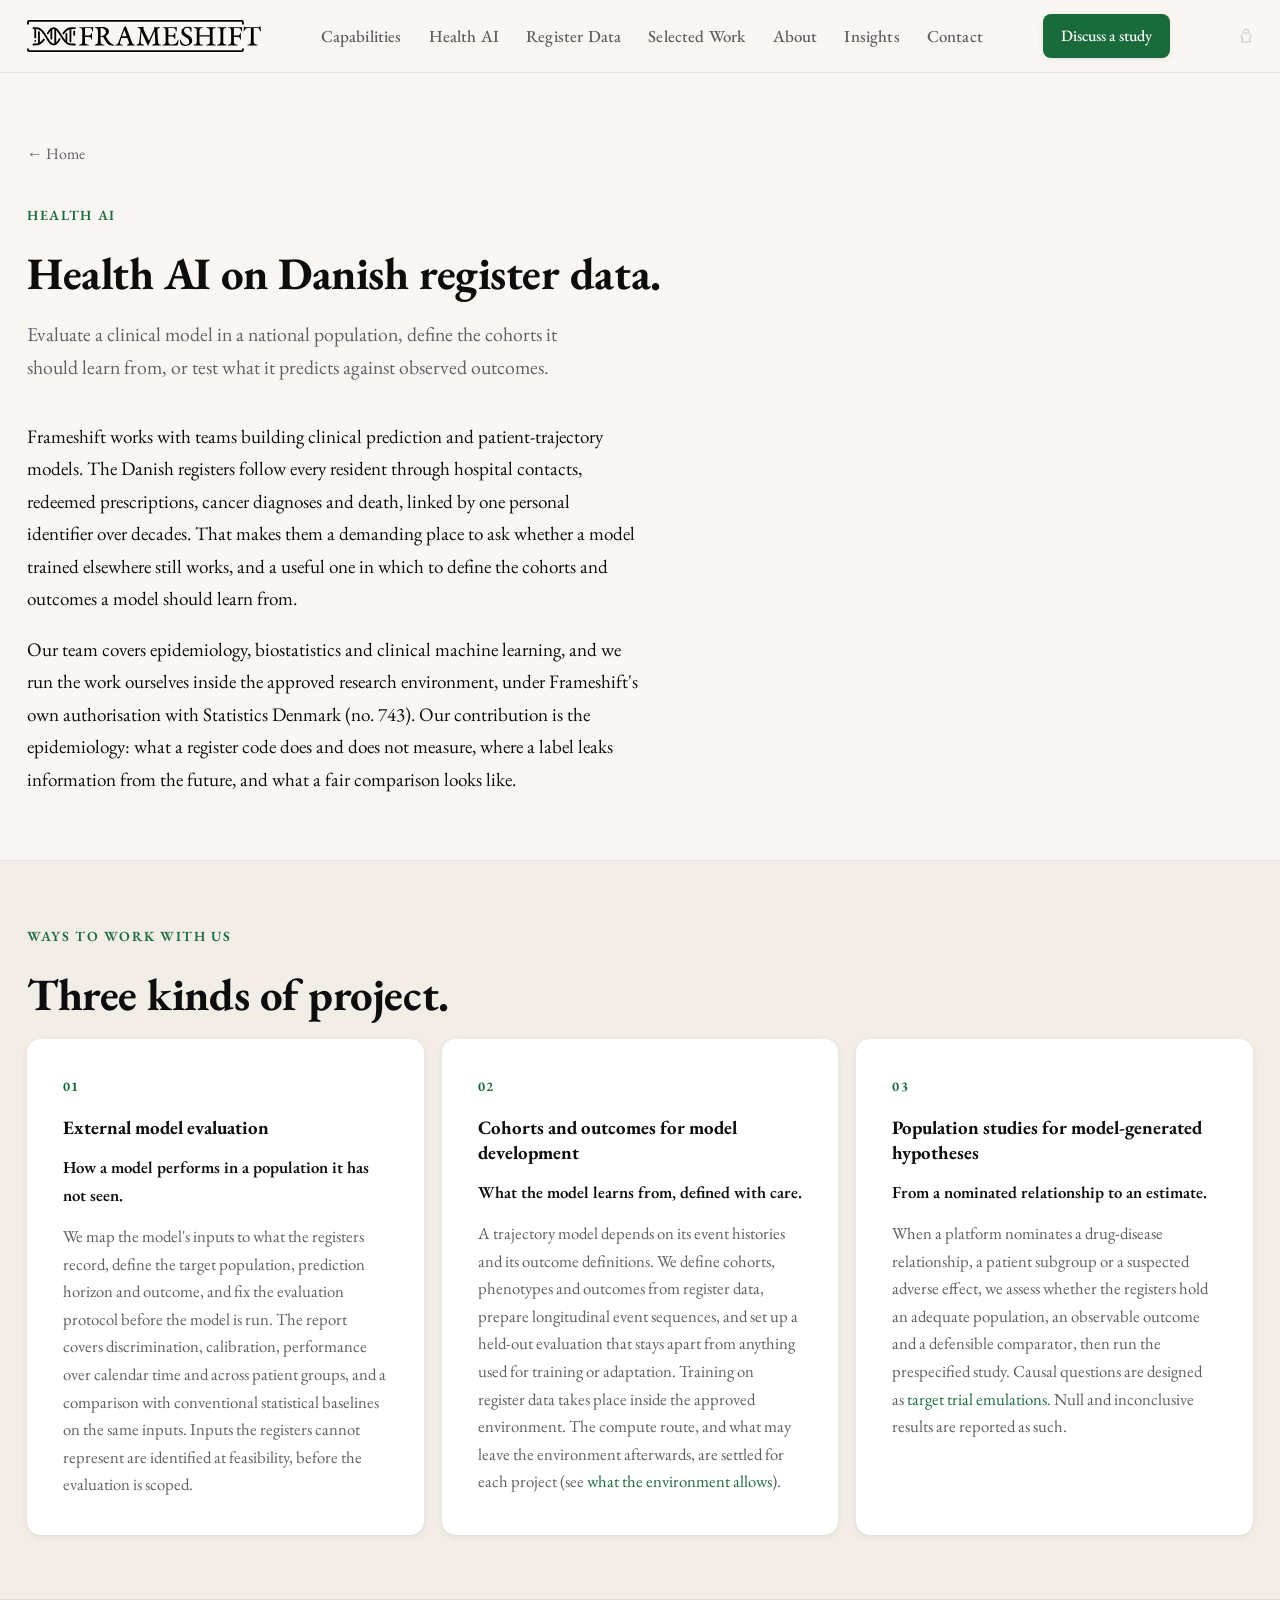
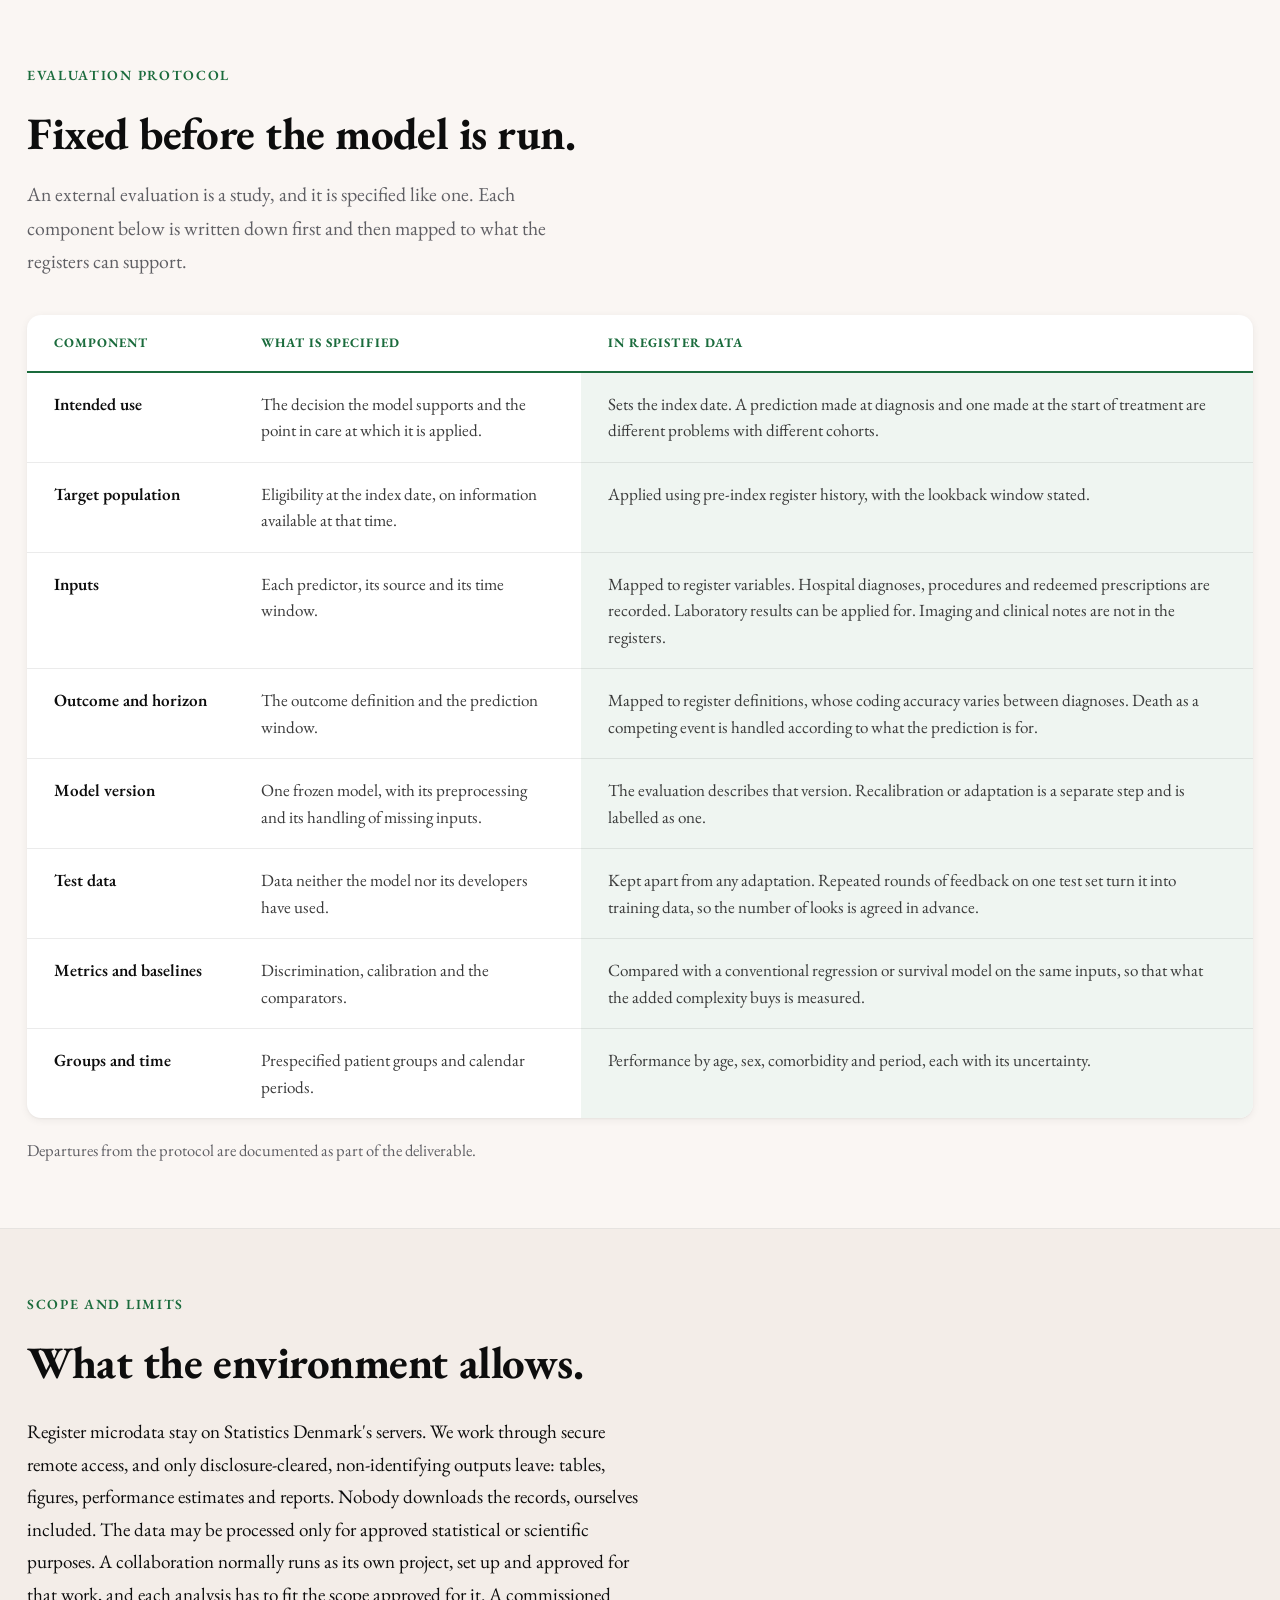
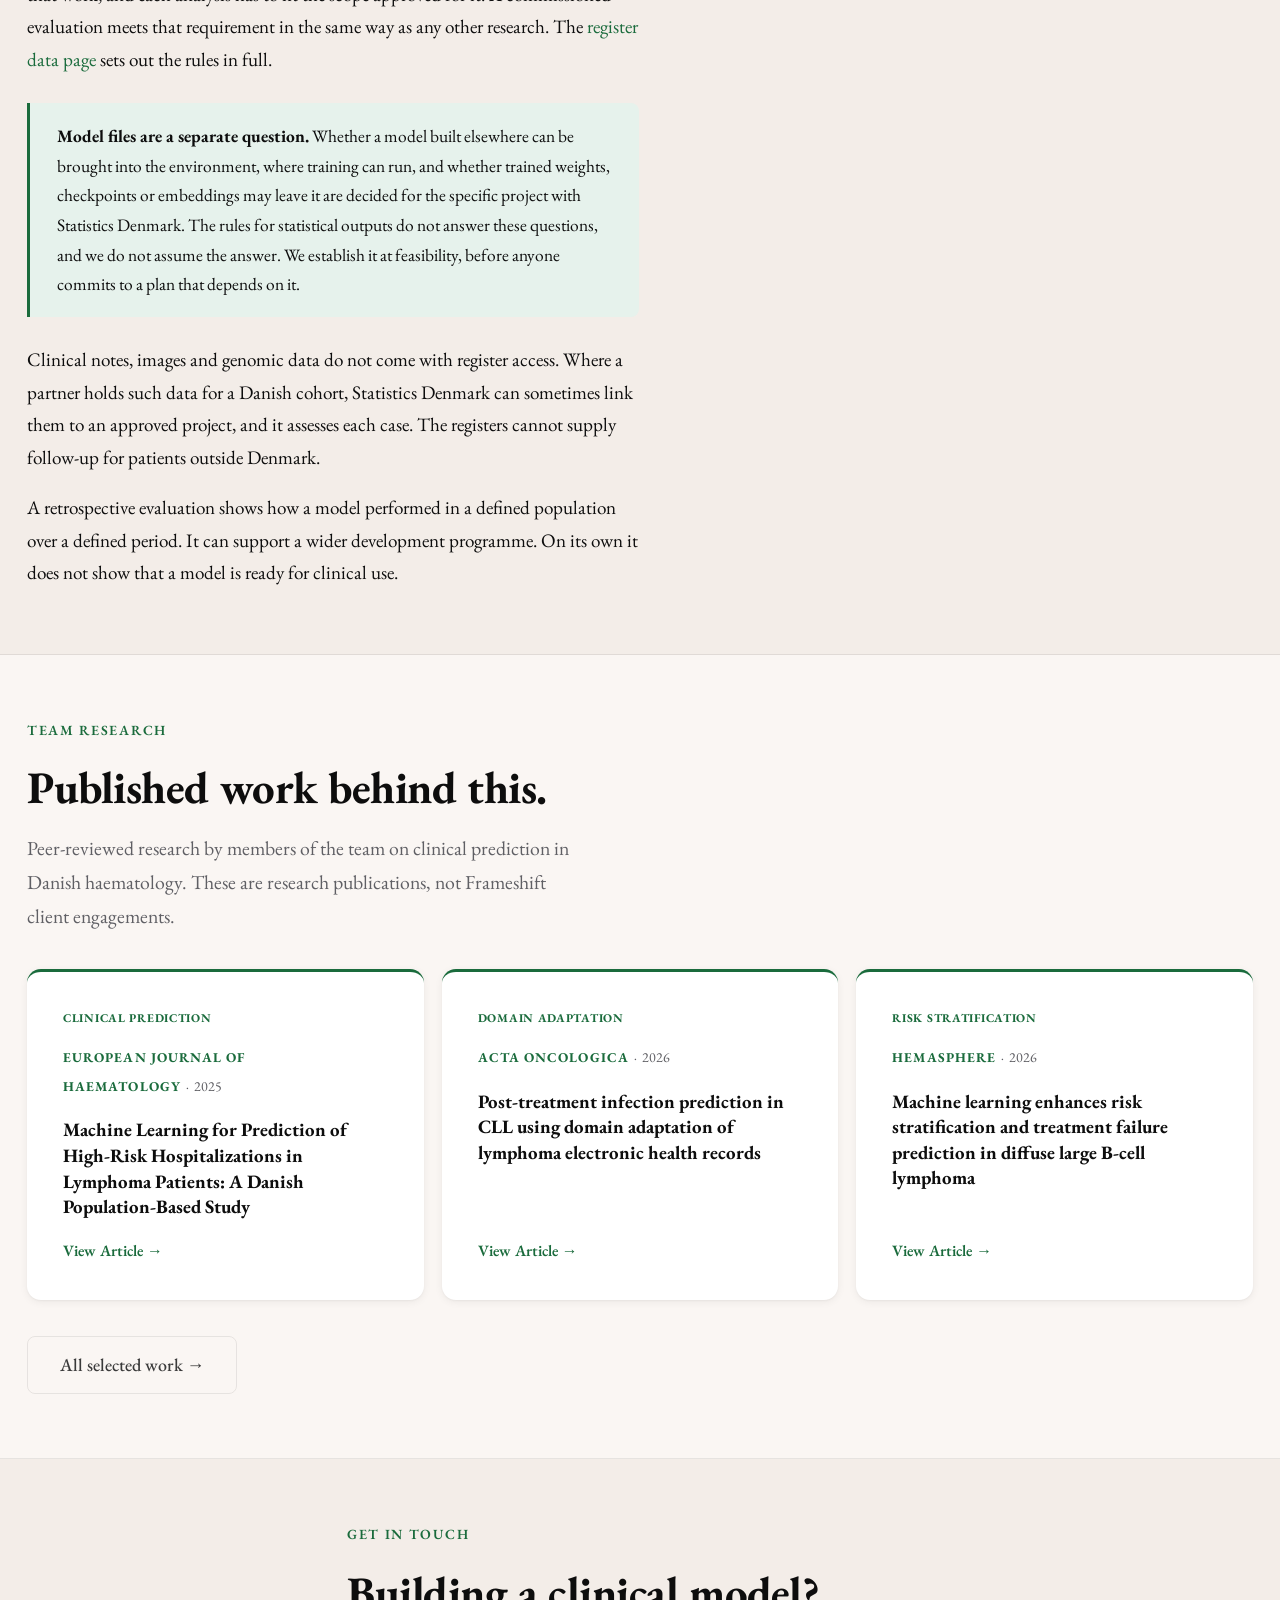
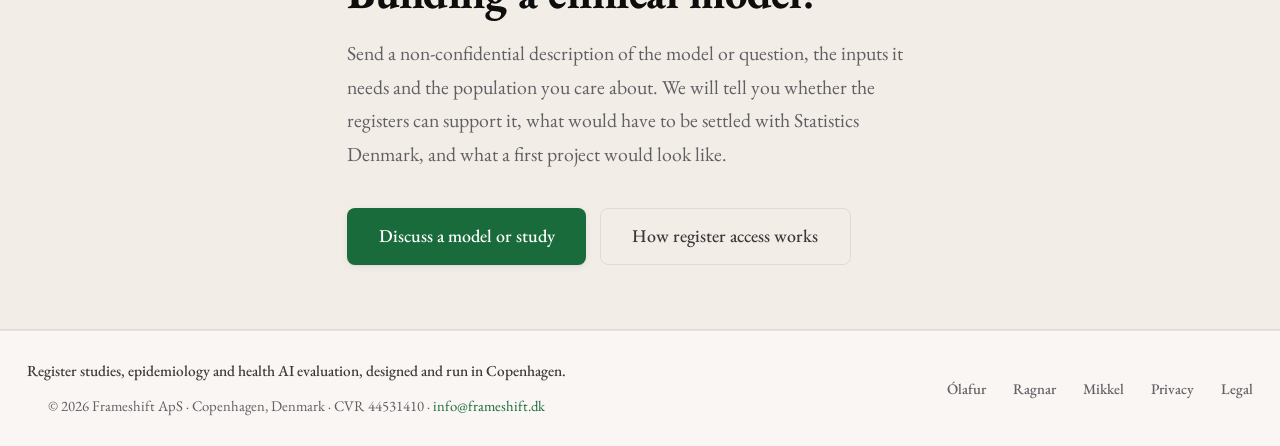
==== health-ai/index.html @ cd477728 "Reposition around real-world evidence and health AI Lead the homepage with RWE and health AI, with t" ====
<!DOCTYPE html>
<html lang="en">
<head>
  <meta charset="UTF-8">
  <meta name="viewport" content="width=device-width, initial-scale=1.0">
  <meta name="description" content="Frameshift works with health AI teams on Danish register data: external evaluation of clinical prediction models, cohort and outcome definition for model development, and population studies that test model-generated hypotheses.">
  <title>Health AI Model Evaluation on Danish Registers | Frameshift</title>
  <link rel="canonical" href="https://frameshift.dk/health-ai/">
  <link rel="stylesheet" href="../styles.css">
  <link rel="icon" type="image/x-icon" href="../favicon.ico">
  <link rel="icon" type="image/png" sizes="32x32" href="../favicon-32.png">
  <link rel="apple-touch-icon" href="../apple-touch-icon.png">
  <meta property="og:title" content="Health AI Model Evaluation on Danish Registers | Frameshift">
  <meta property="og:description" content="Evaluate a clinical model in a national population, define the cohorts it should learn from, or test what it predicts against observed outcomes.">
  <meta property="og:type" content="website">
  <meta property="og:url" content="https://frameshift.dk/health-ai/">
  <meta property="og:image" content="https://frameshift.dk/share-1200x630.png">
  <meta property="og:image:width" content="1200">
  <meta property="og:image:height" content="630">
  <meta property="og:image:alt" content="Frameshift: real-world evidence for drug development and health AI.">
  <meta property="og:site_name" content="Frameshift">
  <meta property="og:locale" content="en_GB">
  <meta name="twitter:card" content="summary_large_image">
</head>
<body>
  <header class="site-header">
    <div class="container">
      <a href="../index.html" class="site-logo">
        <img src="../logo.svg" alt="Frameshift">
      </a>
      <button class="nav-toggle" aria-label="Toggle navigation" aria-expanded="false" aria-controls="site-nav">
        <span></span><span></span><span></span>
      </button>
      <nav class="site-nav" id="site-nav">
        <a href="../index.html#services">Capabilities</a>
        <a href="../health-ai/">Health AI</a>
        <a href="../registry-data.html">Register Data</a>
        <a href="../index.html#research">Selected Work</a>
        <a href="../about.html">About</a>
        <a href="../posts/">Insights</a>
        <a href="../index.html#contact">Contact</a>
        <a class="nav-mobile-cta" href="../index.html#contact">Discuss a study</a>
      </nav>
      <a href="../index.html#contact" class="btn btn--primary nav-cta">Discuss a study</a>
      <button class="ghost-toggle" aria-label="Toggle dark mode" aria-pressed="false">
        <img src="../ghost.webp" alt="">
      </button>
    </div>
  </header>

  <!-- INTRO -->
  <section class="section">
    <div class="container">
      <a href="../index.html#services" class="back-link">&larr; Home</a>
      <p class="eyebrow">Health AI</p>
      <h1 class="section-title">Health AI on Danish register data.</h1>
      <p class="section-lead">Evaluate a clinical model in a national population, define the cohorts it should learn from, or test what it predicts against observed outcomes.</p>
      <div class="tte-intro">
        <p>Frameshift works with teams building clinical prediction and patient-trajectory models. The Danish registers follow every resident through hospital contacts, redeemed prescriptions, cancer diagnoses and death, linked by one personal identifier over decades. That makes them a demanding place to ask whether a model trained elsewhere still works, and a useful one in which to define the cohorts and outcomes a model should learn from.</p>
        <p>Our team covers epidemiology, biostatistics and clinical machine learning, and we run the work ourselves inside the approved research environment, under Frameshift's own authorisation with Statistics Denmark (no. 743). Our contribution is the epidemiology: what a register code does and does not measure, where a label leaks information from the future, and what a fair comparison looks like.</p>
      </div>
    </div>
  </section>

  <!-- OFFERS -->
  <section class="section section--tinted">
    <div class="container">
      <p class="eyebrow">Ways to work with us</p>
      <h2 class="section-title">Three kinds of project.</h2>
      <div class="services-grid">
        <div class="service-card" id="evaluation">
          <span class="service-num">01</span>
          <h3>External model evaluation</h3>
          <p class="service-lead">How a model performs in a population it has not seen.</p>
          <p>We map the model's inputs to what the registers record, define the target population, prediction horizon and outcome, and fix the evaluation protocol before the model is run. The report covers discrimination, calibration, performance over calendar time and across patient groups, and a comparison with conventional statistical baselines on the same inputs. Inputs the registers cannot represent are identified at feasibility, before the evaluation is scoped.</p>
        </div>
        <div class="service-card" id="development">
          <span class="service-num">02</span>
          <h3>Cohorts and outcomes for model development</h3>
          <p class="service-lead">What the model learns from, defined with care.</p>
          <p>A trajectory model depends on its event histories and its outcome definitions. We define cohorts, phenotypes and outcomes from register data, prepare longitudinal event sequences, and set up a held-out evaluation that stays apart from anything used for training or adaptation. Training on register data takes place inside the approved environment. The compute route, and what may leave the environment afterwards, are settled for each project (see <a href="#environment">what the environment allows</a>).</p>
        </div>
        <div class="service-card" id="hypothesis-studies">
          <span class="service-num">03</span>
          <h3>Population studies for model-generated hypotheses</h3>
          <p class="service-lead">From a nominated relationship to an estimate.</p>
          <p>When a platform nominates a drug-disease relationship, a patient subgroup or a suspected adverse effect, we assess whether the registers hold an adequate population, an observable outcome and a defensible comparator, then run the prespecified study. Causal questions are designed as <a href="../target-trial-emulation/">target trial emulations</a>. Null and inconclusive results are reported as such.</p>
        </div>
      </div>
    </div>
  </section>

  <!-- EVALUATION PROTOCOL -->
  <section class="section">
    <div class="container">
      <p class="eyebrow">Evaluation protocol</p>
      <h2 class="section-title">Fixed before the model is run.</h2>
      <p class="section-lead">An external evaluation is a study, and it is specified like one. Each component below is written down first and then mapped to what the registers can support.</p>
      <div class="spec-table-wrap">
        <table class="spec-table">
          <thead>
            <tr>
              <th scope="col">Component</th>
              <th scope="col">What is specified</th>
              <th scope="col">In register data</th>
            </tr>
          </thead>
          <tbody>
            <tr>
              <th scope="row" class="spec-component">Intended use</th>
              <td>The decision the model supports and the point in care at which it is applied.</td>
              <td>Sets the index date. A prediction made at diagnosis and one made at the start of treatment are different problems with different cohorts.</td>
            </tr>
            <tr>
              <th scope="row" class="spec-component">Target population</th>
              <td>Eligibility at the index date, on information available at that time.</td>
              <td>Applied using pre-index register history, with the lookback window stated.</td>
            </tr>
            <tr>
              <th scope="row" class="spec-component">Inputs</th>
              <td>Each predictor, its source and its time window.</td>
              <td>Mapped to register variables. Hospital diagnoses, procedures and redeemed prescriptions are recorded. Laboratory results can be applied for. Imaging and clinical notes are not in the registers.</td>
            </tr>
            <tr>
              <th scope="row" class="spec-component">Outcome and horizon</th>
              <td>The outcome definition and the prediction window.</td>
              <td>Mapped to register definitions, whose coding accuracy varies between diagnoses. Death as a competing event is handled according to what the prediction is for.</td>
            </tr>
            <tr>
              <th scope="row" class="spec-component">Model version</th>
              <td>One frozen model, with its preprocessing and its handling of missing inputs.</td>
              <td>The evaluation describes that version. Recalibration or adaptation is a separate step and is labelled as one.</td>
            </tr>
            <tr>
              <th scope="row" class="spec-component">Test data</th>
              <td>Data neither the model nor its developers have used.</td>
              <td>Kept apart from any adaptation. Repeated rounds of feedback on one test set turn it into training data, so the number of looks is agreed in advance.</td>
            </tr>
            <tr>
              <th scope="row" class="spec-component">Metrics and baselines</th>
              <td>Discrimination, calibration and the comparators.</td>
              <td>Compared with a conventional regression or survival model on the same inputs, so that what the added complexity buys is measured.</td>
            </tr>
            <tr>
              <th scope="row" class="spec-component">Groups and time</th>
              <td>Prespecified patient groups and calendar periods.</td>
              <td>Performance by age, sex, comorbidity and period, each with its uncertainty.</td>
            </tr>
          </tbody>
        </table>
      </div>
      <p class="spec-note">Departures from the protocol are documented as part of the deliverable.</p>
    </div>
  </section>

  <!-- ENVIRONMENT -->
  <section class="section section--tinted" id="environment">
    <div class="container">
      <p class="eyebrow">Scope and limits</p>
      <h2 class="section-title">What the environment allows.</h2>
      <div class="tte-intro">
        <p>Register microdata stay on Statistics Denmark's servers. We work through secure remote access, and only disclosure-cleared, non-identifying outputs leave: tables, figures, performance estimates and reports. Nobody downloads the records, ourselves included. The data may be processed only for approved statistical or scientific purposes. A collaboration normally runs as its own project, set up and approved for that work, and each analysis has to fit the scope approved for it. A commissioned evaluation meets that requirement in the same way as any other research. The <a href="../registry-data.html">register data page</a> sets out the rules in full.</p>
        <div class="callout-box">
          <strong>Model files are a separate question.</strong> Whether a model built elsewhere can be brought into the environment, where training can run, and whether trained weights, checkpoints or embeddings may leave it are decided for the specific project with Statistics Denmark. The rules for statistical outputs do not answer these questions, and we do not assume the answer. We establish it at feasibility, before anyone commits to a plan that depends on it.
        </div>
        <p>Clinical notes, images and genomic data do not come with register access. Where a partner holds such data for a Danish cohort, Statistics Denmark can sometimes link them to an approved project, and it assesses each case. The registers cannot supply follow-up for patients outside Denmark.</p>
        <p>A retrospective evaluation shows how a model performed in a defined population over a defined period. It can support a wider development programme. On its own it does not show that a model is ready for clinical use.</p>
      </div>
    </div>
  </section>

  <!-- TEAM RESEARCH -->
  <section class="section">
    <div class="container">
      <p class="eyebrow">Team research</p>
      <h2 class="section-title">Published work behind this.</h2>
      <p class="section-lead">Peer-reviewed research by members of the team on clinical prediction in Danish haematology. These are research publications, not Frameshift client engagements.</p>
      <div class="research-grid">
        <a class="research-card" href="https://doi.org/10.1111/ejh.70012" target="_blank" rel="noopener">
          <div class="research-meta">
            <div class="research-venue"><span class="research-journal">European Journal of Haematology</span><span class="research-year">2025</span></div>
            <span class="research-type">Clinical prediction</span>
          </div>
          <h3 class="research-title">Machine Learning for Prediction of High-Risk Hospitalizations in Lymphoma Patients: A Danish Population-Based Study</h3>
          <span class="research-link">View Article &rarr;</span>
        </a>
        <a class="research-card" href="https://doi.org/10.2340/1651-226X.2026.44569" target="_blank" rel="noopener">
          <div class="research-meta">
            <div class="research-venue"><span class="research-journal">Acta Oncologica</span><span class="research-year">2026</span></div>
            <span class="research-type">Domain adaptation</span>
          </div>
          <h3 class="research-title">Post-treatment infection prediction in CLL using domain adaptation of lymphoma electronic health records</h3>
          <span class="research-link">View Article &rarr;</span>
        </a>
        <a class="research-card" href="https://doi.org/10.1002/hem3.70336" target="_blank" rel="noopener">
          <div class="research-meta">
            <div class="research-venue"><span class="research-journal">HemaSphere</span><span class="research-year">2026</span></div>
            <span class="research-type">Risk stratification</span>
          </div>
          <h3 class="research-title">Machine learning enhances risk stratification and treatment failure prediction in diffuse large B-cell lymphoma</h3>
          <span class="research-link">View Article &rarr;</span>
        </a>
      </div>
      <div class="hero-actions" style="margin-top: var(--space-8)">
        <a href="../selected-work.html" class="btn btn--ghost">All selected work &rarr;</a>
      </div>
    </div>
  </section>

  <!-- CTA -->
  <section class="section section--tinted">
    <div class="container container--narrow">
      <p class="eyebrow">Get in touch</p>
      <h2 class="section-title">Building a clinical model?</h2>
      <p class="section-lead">Send a non-confidential description of the model or question, the inputs it needs and the population you care about. We will tell you whether the registers can support it, what would have to be settled with Statistics Denmark, and what a first project would look like.</p>
      <div class="hero-actions">
        <a href="../index.html#contact" class="btn btn--primary">Discuss a model or study</a>
        <a href="../registry-data.html" class="btn btn--ghost">How register access works</a>
      </div>
    </div>
  </section>

  <footer class="site-footer">
    <div class="container footer-inner">
      <div class="footer-left">
        <p class="footer-tagline">Register studies, epidemiology and health AI evaluation, designed and run in Copenhagen.</p>
        <p>© 2026 Frameshift ApS · Copenhagen, Denmark · CVR 44531410 · <a href="mailto:info@frameshift.dk">info@frameshift.dk</a></p>
      </div>
      <div class="footer-links">
        <a href="https://www.linkedin.com/in/olafurbirgir/" target="_blank" rel="noopener">Ólafur</a>
        <a href="https://www.linkedin.com/in/ragnarpk/" target="_blank" rel="noopener">Ragnar</a>
        <a href="https://www.linkedin.com/in/mikkel-werling-a200202ba/" target="_blank" rel="noopener">Mikkel</a>
        <a href="../privacy.html">Privacy</a>
        <a href="../legal.html">Legal</a>
      </div>
    </div>
  </footer>

  <script>
  (() => {
    const ghost = document.querySelector('.ghost-toggle');
    if (!ghost) return;
    const setDark = (on) => {
      document.body.classList.toggle('dark', on);
      ghost.setAttribute('aria-pressed', on ? 'true' : 'false');
    };
    let isDark = false;
    try { isDark = localStorage.getItem('dark') === '1'; } catch (e) { /* storage unavailable; default to light */ }
    setDark(isDark);
    ghost.addEventListener('click', () => {
      isDark = !isDark;
      setDark(isDark);
      try { localStorage.setItem('dark', isDark ? '1' : '0'); } catch (e) { /* not persisted */ }
    });
  })();
  (() => {
    const toggle = document.querySelector('.nav-toggle');
    const nav = document.querySelector('.site-nav');
    if (toggle && nav) {
      toggle.addEventListener('click', () => {
        const open = nav.classList.toggle('open');
        toggle.classList.toggle('active', open);
        toggle.setAttribute('aria-expanded', open ? 'true' : 'false');
      });
    }
  })();
  </script>
</body>
</html>
---- styles.css ----
/* Frameshift Design System */

/* ── Self-hosted EB Garamond ──────────────────────────────────── */
@font-face {
  font-family: 'EB Garamond';
  font-style: normal;
  font-weight: 400;
  font-display: swap;
  src: url(fonts/eb-garamond-latin-ext.woff2) format('woff2');
  unicode-range: U+0100-02BA, U+02BD-02C5, U+02C7-02CC, U+02CE-02D7, U+02DD-02FF, U+0304, U+0308, U+0329, U+1D00-1DBF, U+1E00-1E9F, U+1EF2-1EFF, U+2020, U+20A0-20AB, U+20AD-20C0, U+2113, U+2C60-2C7F, U+A720-A7FF;
}
@font-face {
  font-family: 'EB Garamond';
  font-style: normal;
  font-weight: 400;
  font-display: swap;
  src: url(fonts/eb-garamond-latin.woff2) format('woff2');
  unicode-range: U+0000-00FF, U+0131, U+0152-0153, U+02BB-02BC, U+02C6, U+02DA, U+02DC, U+0304, U+0308, U+0329, U+2000-206F, U+20AC, U+2122, U+2191, U+2193, U+2212, U+2215, U+FEFF, U+FFFD;
}
@font-face {
  font-family: 'EB Garamond';
  font-style: normal;
  font-weight: 500;
  font-display: swap;
  src: url(fonts/eb-garamond-latin-ext.woff2) format('woff2');
  unicode-range: U+0100-02BA, U+02BD-02C5, U+02C7-02CC, U+02CE-02D7, U+02DD-02FF, U+0304, U+0308, U+0329, U+1D00-1DBF, U+1E00-1E9F, U+1EF2-1EFF, U+2020, U+20A0-20AB, U+20AD-20C0, U+2113, U+2C60-2C7F, U+A720-A7FF;
}
@font-face {
  font-family: 'EB Garamond';
  font-style: normal;
  font-weight: 500;
  font-display: swap;
  src: url(fonts/eb-garamond-latin.woff2) format('woff2');
  unicode-range: U+0000-00FF, U+0131, U+0152-0153, U+02BB-02BC, U+02C6, U+02DA, U+02DC, U+0304, U+0308, U+0329, U+2000-206F, U+20AC, U+2122, U+2191, U+2193, U+2212, U+2215, U+FEFF, U+FFFD;
}
@font-face {
  font-family: 'EB Garamond';
  font-style: normal;
  font-weight: 600;
  font-display: swap;
  src: url(fonts/eb-garamond-latin-ext.woff2) format('woff2');
  unicode-range: U+0100-02BA, U+02BD-02C5, U+02C7-02CC, U+02CE-02D7, U+02DD-02FF, U+0304, U+0308, U+0329, U+1D00-1DBF, U+1E00-1E9F, U+1EF2-1EFF, U+2020, U+20A0-20AB, U+20AD-20C0, U+2113, U+2C60-2C7F, U+A720-A7FF;
}
@font-face {
  font-family: 'EB Garamond';
  font-style: normal;
  font-weight: 600;
  font-display: swap;
  src: url(fonts/eb-garamond-latin.woff2) format('woff2');
  unicode-range: U+0000-00FF, U+0131, U+0152-0153, U+02BB-02BC, U+02C6, U+02DA, U+02DC, U+0304, U+0308, U+0329, U+2000-206F, U+20AC, U+2122, U+2191, U+2193, U+2212, U+2215, U+FEFF, U+FFFD;
}
@font-face {
  font-family: 'EB Garamond';
  font-style: normal;
  font-weight: 700;
  font-display: swap;
  src: url(fonts/eb-garamond-latin-ext.woff2) format('woff2');
  unicode-range: U+0100-02BA, U+02BD-02C5, U+02C7-02CC, U+02CE-02D7, U+02DD-02FF, U+0304, U+0308, U+0329, U+1D00-1DBF, U+1E00-1E9F, U+1EF2-1EFF, U+2020, U+20A0-20AB, U+20AD-20C0, U+2113, U+2C60-2C7F, U+A720-A7FF;
}
@font-face {
  font-family: 'EB Garamond';
  font-style: normal;
  font-weight: 700;
  font-display: swap;
  src: url(fonts/eb-garamond-latin.woff2) format('woff2');
  unicode-range: U+0000-00FF, U+0131, U+0152-0153, U+02BB-02BC, U+02C6, U+02DA, U+02DC, U+0304, U+0308, U+0329, U+2000-206F, U+20AC, U+2122, U+2191, U+2193, U+2212, U+2215, U+FEFF, U+FFFD;
}

/* Italic. These are variable-weight files, so one per subset covers the whole
   400 to 700 range the roman faces declare individually. Without a real italic
   face `<em>` fell back to synthetic oblique, which is why `.post-body em` used
   to switch italics off entirely and flatten journal names inside citations. */
@font-face {
  font-family: 'EB Garamond';
  font-style: italic;
  font-weight: 400 700;
  font-display: swap;
  src: url(fonts/eb-garamond-italic-latin-ext.woff2) format('woff2');
  unicode-range: U+0100-02BA, U+02BD-02C5, U+02C7-02CC, U+02CE-02D7, U+02DD-02FF, U+0304, U+0308, U+0329, U+1D00-1DBF, U+1E00-1E9F, U+1EF2-1EFF, U+2020, U+20A0-20AB, U+20AD-20C0, U+2113, U+2C60-2C7F, U+A720-A7FF;
}
@font-face {
  font-family: 'EB Garamond';
  font-style: italic;
  font-weight: 400 700;
  font-display: swap;
  src: url(fonts/eb-garamond-italic-latin.woff2) format('woff2');
  unicode-range: U+0000-00FF, U+0131, U+0152-0153, U+02BB-02BC, U+02C6, U+02DA, U+02DC, U+0304, U+0308, U+0329, U+2000-206F, U+20AC, U+2122, U+2191, U+2193, U+2212, U+2215, U+FEFF, U+FFFD;
}

/* ── Tokens ─────────────────────────────────────────────────── */
:root {
  /* Colour */
  --ink:        #0d0d0d;
  --ink-2:      #3a3a3a;
  --muted:      #5f5f64;
  --accent:     #1a6b3c;
  --accent-dim: #e6f2ec;
  --bg:         #faf6f3;
  --tint:       #f3ede8;
  --surface:    #ffffff;
  /* Hero particle canvas reads these (see hero-variants.js readInk/readBg). */
  --hero-ink:   var(--ink);
  --hero-bg:    var(--bg);
  --border:     rgba(0, 0, 0, 0.08);

  /* Shadow */
  --shadow-xs: 0 1px 2px rgba(0,0,0,0.05);
  --shadow-sm: 0 2px 8px rgba(0,0,0,0.06), 0 1px 2px rgba(0,0,0,0.04);
  --shadow-md: 0 4px 16px rgba(0,0,0,0.07), 0 2px 4px rgba(0,0,0,0.04);

  /* Radius */
  --radius-sm: 8px;
  --radius:    14px;
  --radius-lg: 20px;

  /* Type */
  --font:      "EB Garamond", Georgia, serif;
  --font-mono: "SFMono-Regular", Consolas, "Liberation Mono", Menlo, monospace;

  /* Spacing */
  --space-1: 0.25rem;
  --space-2: 0.5rem;
  --space-3: 0.75rem;
  --space-4: 1rem;
  --space-6: 1.5rem;
  --space-8: 2rem;
  --space-12: 3rem;
  --space-16: 4rem;
  --space-24: 6rem;
  --space-32: 8rem;
}

/* ── Reset ───────────────────────────────────────────────────── */
html { scroll-behavior: smooth; font-size: 112.5%; /* 16px → 18px base; rem-based sizing scales up */ }

/* .site-header is position:sticky, and .section top padding bottoms out at its
   36px clamp floor, which is less than the header height at every viewport.
   Without this every in-page anchor lands with its eyebrow behind the header.
   Both selectors are needed: #home is .hero, the rest are .section[id]. */
.hero, .section[id] { scroll-margin-top: 5rem; }
*, *::before, *::after { box-sizing: border-box; margin: 0; padding: 0; }

body {
  font-family: var(--font);
  background: var(--bg);
  color: var(--ink);
  line-height: 1.7;
  font-size: 1.0625rem;
  -webkit-font-smoothing: antialiased;
}

a { color: var(--accent); text-decoration: none; }
a:hover { text-decoration: underline; }
img { display: block; max-width: 100%; }

/* ── Layout ──────────────────────────────────────────────────── */
.container {
  max-width: 1440px;
  margin: 0 auto;
  padding: 0 var(--space-6);
}

.container--narrow {
  max-width: 640px;
  margin: 0 auto;
  padding: 0 var(--space-6);
}

/* 960px column: the contact section and the registry-data page. */
.container--wide {
  max-width: calc(960px + 2 * var(--space-6));
  margin: 0 auto;
  padding: 0 var(--space-6);
}

/* ── Navigation ──────────────────────────────────────────────── */
.site-header {
  position: sticky;
  top: 0;
  z-index: 100;
  background: rgba(250, 246, 243, 0.85);
  backdrop-filter: blur(12px);
  -webkit-backdrop-filter: blur(12px);
  border-bottom: 1px solid var(--border);
  padding: var(--space-3) 0;
}

.site-header .container {
  display: flex;
  align-items: center;
  justify-content: space-between;
  gap: var(--space-4);
}

.site-logo { display: flex; align-items: center; flex-shrink: 0; }
.site-logo img { height: 32px; width: auto; filter: hue-rotate(280deg) saturate(3) brightness(1.1); }

.site-nav {
  display: flex;
  align-items: center;
  gap: var(--space-6);
}

.site-nav a {
  font-size: 0.9375rem;
  color: var(--muted);
  font-weight: 500;
  letter-spacing: 0.01em;
  transition: color 0.15s;
}

.site-nav a:hover {
  color: var(--ink);
  text-decoration: none;
}

/* ── Buttons ─────────────────────────────────────────────────── */
.btn {
  display: inline-flex;
  align-items: center;
  justify-content: center;
  font-family: var(--font);
  font-size: 1rem;
  font-weight: 500;
  padding: 0.7rem 1.75rem;
  border-radius: var(--radius-sm);
  border: none;
  cursor: pointer;
  transition: opacity 0.15s, box-shadow 0.15s;
  white-space: nowrap;
  text-decoration: none;
}

.btn--primary {
  background: var(--accent);
  color: #fff;
  box-shadow: var(--shadow-sm);
}

.btn--primary:hover {
  opacity: 0.88;
  text-decoration: none;
  color: #fff;
}

.btn--ghost {
  background: transparent;
  color: var(--ink-2);
  border: 1px solid var(--border);
}

.btn--ghost:hover {
  background: var(--surface);
  text-decoration: none;
  color: var(--ink);
  box-shadow: var(--shadow-xs);
}

.btn--full { width: 100%; }

.nav-cta {
  font-size: 0.875rem;
  padding: 0.5rem 1rem;
  flex-shrink: 0;
}

/* Mobile-only CTA shown inside the hamburger dropdown */
.nav-mobile-cta { display: none; }

/* ── Eyebrow ─────────────────────────────────────────────────── */
.eyebrow {
  font-size: 0.78rem;
  font-weight: 600;
  text-transform: uppercase;
  letter-spacing: 0.12em;
  color: var(--accent);
  margin-bottom: var(--space-4);
}

/* ── Section base ────────────────────────────────────────────── */
.section {
  padding: clamp(var(--space-8), 5vw, var(--space-16)) 0;
  border-bottom: 1px solid var(--border);
}

.section--tinted {
  background: var(--tint);
}

.section-title {
  font-size: clamp(1.85rem, 4vw, 2.5rem);
  font-weight: 700;
  line-height: 1.2;
  color: var(--ink);
  margin-bottom: var(--space-4);
  letter-spacing: -0.01em;
}

.section-lead {
  font-size: 1.1rem;
  color: var(--muted);
  line-height: 1.7;
  max-width: 560px;
  margin-bottom: var(--space-8);
}

/* ── Hero ────────────────────────────────────────────────────── */
.hero {
  position: relative;
  overflow: hidden;
  padding: clamp(var(--space-12), 7vw, var(--space-24)) 0 clamp(var(--space-8), 5vw, var(--space-16));
  border-bottom: 1px solid var(--border);
}

.hero-layout { position: relative; z-index: 1; }

.hero-content { max-width: 620px; }

.hero-visual {
  position: absolute;
  right: 10%;
  top: 50%;
  transform: translateY(-50%);
  width: clamp(300px, 42vw, 560px);
  opacity: 0.12;
  pointer-events: none;
  z-index: 0;
}

.hero-visual img { width: 100%; }

/* When the animated canvas is mounted, expand .hero-visual to fill the hero
   and drop the fallback opacity tint (the canvas sets its own alpha per
   particle). Uses :has(); modern-browser only, older browsers see the
   pinned-right fallback with the static illustration. */
.hero-visual:has(#hero-anim) {
  inset: 0;
  right: 0;
  top: 0;
  left: 0;
  transform: none;
  width: auto;
  opacity: 1;
}

/* Hide the static fallback as soon as CSS paints, so there's no flash
   while the canvas mounts. No-:has() / no-JS browsers keep the fallback. */
.hero-visual:has(#hero-anim) > img {
  display: none;
}

.hero-anim {
  position: absolute;
  inset: 0;
  display: flex;
  align-items: center;
  justify-content: center;
  overflow: hidden;
}

.hero-anim__stage {
  position: relative;
  width: 100%;
  max-width: 1600px;
  aspect-ratio: 2 / 1;
  max-height: 100%;
}

.hero-title {
  font-size: clamp(2rem, 5vw, 3.75rem);
  font-weight: 700;
  line-height: 1.1;
  letter-spacing: -0.02em;
  color: var(--ink);
  margin-bottom: var(--space-6);
}

.hero-sub {
  font-size: clamp(1rem, 2vw, 1.15rem);
  color: var(--muted);
  line-height: 1.7;
  max-width: 540px;
  margin-bottom: var(--space-8);
}

.hero-actions {
  display: flex;
  gap: var(--space-3);
  flex-wrap: wrap;
}

/* ── Team ────────────────────────────────────────────────────── */
.team-grid {
  display: flex;
  flex-direction: column;
  gap: var(--space-4);
}

.team-card {
  display: flex;
  gap: var(--space-6);
  align-items: flex-start;
  background: var(--surface);
  border-radius: var(--radius);
  padding: var(--space-8);
  box-shadow: var(--shadow-sm);
}

.team-avatar {
  flex-shrink: 0;
  width: 72px;
  height: 72px;
  border-radius: 50%;
  object-fit: cover;
  background: var(--accent-dim);
}

.team-info h3 {
  font-size: 1.1rem;
  font-weight: 700;
  color: var(--ink);
  margin-bottom: var(--space-1);
}

.team-role {
  display: block;
  font-size: 0.82rem;
  color: var(--accent);
  font-weight: 600;
  text-transform: uppercase;
  letter-spacing: 0.08em;
  margin-bottom: var(--space-3);
}

.team-info p {
  font-size: 0.97rem;
  color: var(--muted);
  line-height: 1.65;
}

.about-sub-heading {
  font-size: 0.78rem;
  font-weight: 600;
  text-transform: uppercase;
  letter-spacing: 0.12em;
  color: var(--accent);
  margin-top: var(--space-12);
  margin-bottom: var(--space-6);
}

/* ── Posts ───────────────────────────────────────────────────── */
.posts {
  display: flex;
  flex-direction: column;
  gap: var(--space-4);
}

.post-card {
  background: var(--surface);
  border-radius: var(--radius);
  padding: var(--space-8);
  box-shadow: var(--shadow-sm);
  transition: box-shadow 0.2s, transform 0.2s;
}

.post-card:hover {
  box-shadow: var(--shadow-md);
  transform: translateY(-2px);
}

.post-meta {
  display: flex;
  gap: var(--space-2);
  align-items: center;
  flex-wrap: wrap;
  margin-bottom: var(--space-3);
}

.post-date {
  font-size: 0.8rem;
  color: var(--muted);
}

.post-tag {
  font-size: 0.7rem;
  font-weight: 600;
  text-transform: uppercase;
  letter-spacing: 0.08em;
  background: var(--accent-dim);
  color: var(--accent);
  padding: 0.15rem 0.65rem;
  border-radius: 999px;
}

.post-title {
  font-size: 1.35rem;
  font-weight: 700;
  line-height: 1.3;
  margin-bottom: var(--space-3);
}

.post-title a { color: var(--ink); }
.post-title a:hover { color: var(--accent); text-decoration: none; }

.post-excerpt {
  font-size: 0.97rem;
  color: var(--muted);
  line-height: 1.65;
  margin-bottom: var(--space-6);
}

.post-footer {
  display: flex;
  justify-content: space-between;
  align-items: center;
  flex-wrap: wrap;
  gap: var(--space-2);
  padding-top: var(--space-4);
  border-top: 1px solid var(--border);
}

.post-author { font-size: 0.82rem; color: var(--muted); }

.read-more {
  font-size: 0.9rem;
  font-weight: 600;
  color: var(--accent);
}

/* ── Section header with action ─────────────────────────────── */
.section-header-row {
  display: flex;
  justify-content: space-between;
  align-items: flex-start;
  gap: var(--space-4);
  flex-wrap: wrap;
}

.section-header-row .section-lead {
  margin-bottom: var(--space-8);
}

.btn--see-all {
  flex-shrink: 0;
  margin-top: var(--space-2);
}

/* ── Post list page ─────────────────────────────────────────── */
.post-list {
  display: flex;
  flex-direction: column;
  gap: var(--space-4);
}

.filter-bar {
  display: flex;
  align-items: flex-end;
  gap: var(--space-6);
  flex-wrap: wrap;
  margin-bottom: var(--space-8);
  padding-bottom: var(--space-4);
  border-bottom: 1px solid var(--border);
}

.filter-group {
  display: flex;
  flex-direction: column;
  gap: var(--space-2);
}

.filter-label {
  font-size: 0.75rem;
  font-weight: 600;
  text-transform: uppercase;
  letter-spacing: 0.08em;
  color: var(--muted);
}

.filter-tags {
  display: flex;
  gap: var(--space-2);
  flex-wrap: wrap;
}

.tag-filter-btn {
  font-family: var(--font);
  font-size: 0.8rem;
  font-weight: 500;
  padding: 0.3rem 0.75rem;
  border-radius: 999px;
  border: 1px solid var(--border);
  background: var(--surface);
  color: var(--muted);
  cursor: pointer;
  transition: all 0.15s;
}

.tag-filter-btn:hover {
  border-color: var(--accent);
  color: var(--accent);
}

.tag-filter-btn.active {
  background: var(--accent);
  color: #fff;
  border-color: var(--accent);
}

.filter-select {
  font-family: var(--font);
  font-size: 0.88rem;
  padding: 0.4rem 0.75rem;
  border-radius: var(--radius-sm);
  border: 1px solid var(--border);
  background: var(--surface);
  color: var(--ink-2);
  cursor: pointer;
  appearance: auto;
}

.filter-select:focus {
  border-color: var(--accent);
  box-shadow: 0 0 0 3px color-mix(in srgb, var(--accent) 45%, transparent);
}

.filter-sort-btn {
  font-family: var(--font);
  font-size: 0.88rem;
  font-weight: 500;
  padding: 0.4rem 0.75rem;
  border-radius: var(--radius-sm);
  border: 1px solid var(--border);
  background: var(--surface);
  color: var(--ink-2);
  cursor: pointer;
  transition: all 0.15s;
  white-space: nowrap;
}

.filter-sort-btn:hover {
  border-color: var(--accent);
  color: var(--accent);
}

.sort-arrow {
  font-size: 0.75rem;
  margin-left: 0.2rem;
}

.no-results {
  font-size: 1rem;
  color: var(--muted);
  padding: var(--space-8) 0;
}

/* Author bio at the end of an article */
.post-author-bio {
  display: flex;
  gap: var(--space-4);
  align-items: flex-start;
  margin-top: var(--space-8);
  padding: var(--space-6);
  background: var(--tint);
  border-radius: var(--radius);
}

.post-author-avatar {
  width: 60px;
  height: 60px;
  border-radius: 50%;
  object-fit: cover;
  flex-shrink: 0;
}

.post-author-name {
  font-weight: 700;
  color: var(--ink);
}

.post-author-role {
  font-size: 0.9rem;
  font-weight: 600;
  color: var(--accent);
  margin-bottom: var(--space-2);
}

.post-author-desc {
  font-size: 0.95rem;
  color: var(--muted);
  line-height: 1.6;
  margin-bottom: var(--space-2);
}

.post-author-links {
  display: flex;
  gap: var(--space-4);
}

.post-author-links a {
  font-size: 0.85rem;
  font-weight: 600;
  color: var(--accent);
}

/* ── Team LinkedIn ───────────────────────────────────────────── */
.team-linkedin {
  display: inline-block;
  font-size: 0.82rem;
  font-weight: 600;
  color: var(--accent);
  margin-top: var(--space-3);
}

.team-links {
  display: flex;
  flex-wrap: wrap;
  gap: var(--space-4);
  margin-top: var(--space-3);
}

.team-links .team-linkedin {
  margin-top: 0;
}

/* ── Why Frameshift ──────────────────────────────────────────── */
.why-grid {
  display: grid;
  grid-template-columns: repeat(auto-fit, minmax(280px, 1fr));
  gap: var(--space-4);
}

.why-card {
  background: var(--surface);
  border-radius: var(--radius);
  padding: var(--space-8);
  box-shadow: var(--shadow-sm);
}

.why-card h3 {
  font-size: 1.05rem;
  font-weight: 700;
  color: var(--ink);
  margin-bottom: var(--space-3);
  line-height: 1.3;
}

.why-card p {
  font-size: 0.93rem;
  color: var(--muted);
  line-height: 1.65;
}

/* Emphasised practice area, used on the real-world-evidence card in #services.
   Same faint-green treatment as .service-card--featured and
   .research-card--engagement, so "this one matters more" reads the same way
   everywhere. No badge: the tint, the position and the copy carry it. */
.why-card--featured {
  background: var(--accent-dim);
  background: color-mix(in srgb, var(--accent) 10%, var(--surface));
  border: 1px solid var(--accent);
  box-shadow: var(--shadow-md);
}

/* .service-lead is (0,1,0) and loses to `.service-card p` / `.why-card p`
   (0,1,1), which set --muted. The emphasis line on every service card has
   therefore been rendering muted rather than ink since it was introduced.
   Two classes to out-specify the descendant selectors. */
.service-card .service-lead,
.why-card .service-lead {
  color: var(--ink);
  font-weight: 600;
}

/* ── Contact meta ────────────────────────────────────────────── */
.contact-meta {
  display: flex;
  flex-direction: column;
  gap: var(--space-4);
  margin-bottom: var(--space-8);
}

.contact-steps {
  display: flex;
  align-items: center;
  gap: var(--space-3);
  flex-wrap: wrap;
}

.contact-step {
  display: flex;
  align-items: center;
  gap: var(--space-2);
  font-size: 0.9rem;
  color: var(--ink-2);
}

.step-num {
  display: inline-flex;
  align-items: center;
  justify-content: center;
  width: 22px;
  height: 22px;
  border-radius: 50%;
  background: var(--accent-dim);
  color: var(--accent);
  font-size: 0.72rem;
  font-weight: 700;
  flex-shrink: 0;
}

.contact-arrow {
  color: var(--muted);
  font-size: 0.85rem;
}

.contact-email {
  font-size: 1rem;
  font-weight: 600;
  color: var(--accent);
}

/* ── Contact code window ─────────────────────────────────────── */
/* The enquiry form sits inside a light mock R console. Colours come from the
   theme tokens, so the panel follows the site's light and dark modes. */
.term {
  --term-string: #8a5a14;
  background: var(--surface);
  border: 1px solid var(--border);
  border-radius: var(--radius);
  box-shadow: var(--shadow-md);
  overflow: hidden;
  margin-top: var(--space-6);
}
body.dark .term { --term-string: #e8c58a; }

.term-bar {
  display: flex;
  align-items: center;
  justify-content: space-between;
  padding: 0.6rem 1rem;
  background: var(--tint);
  border-bottom: 1px solid var(--border);
  font-family: var(--font-mono);
  font-size: 0.7rem;
  letter-spacing: 0.08em;
  text-transform: uppercase;
  color: var(--muted);
}
.term-dots i {
  display: inline-block;
  width: 9px;
  height: 9px;
  border-radius: 50%;
  background: var(--border);
  margin-right: 6px;
}

.term-body { padding: var(--space-6) var(--space-6) var(--space-8); }

.term-log {
  margin: 0 0 var(--space-6);
  font-family: var(--font-mono);
  font-size: 0.85rem;
  line-height: 1.75;
  white-space: pre-wrap;
  color: var(--ink);
}
.term-p { color: var(--accent); }
.term-c { color: var(--muted); }
a.term-s { color: var(--term-string); }
a.term-s:hover { text-decoration: underline; }

/* Form fields read as the arguments to scope(). */
.term-form .form-group label {
  font-family: var(--font-mono);
  font-size: 0.75rem;
  font-weight: 400;
  letter-spacing: 0.04em;
  color: var(--muted);
}
.term-form .form-group label::before { content: "  "; white-space: pre; }
.term-form .form-group input,
.term-form .form-group select,
.term-form .form-group textarea {
  font-family: var(--font-mono);
  font-size: 0.88rem;
  background: var(--bg);
  box-shadow: none;
}

.form-note {
  font-size: 0.8rem;
  color: var(--muted);
  margin-top: var(--space-4);
  text-align: center;
  line-height: 1.5;
}

/* Visible keyboard focus. Nothing may suppress the outline without
   supplying a replacement that clears 3:1 against its background.
   :focus-visible keeps it off mouse clicks. */
:where(a, button, input, select, textarea, summary):focus-visible {
  outline: 2px solid var(--accent);
  outline-offset: 2px;
}

/* ── Footer ──────────────────────────────────────────────────── */
/* (overrides the earlier simple footer rule) */
.footer-inner {
  display: flex;
  align-items: center;
  justify-content: space-between;
  gap: var(--space-4);
  flex-wrap: wrap;
}

.footer-left {
  font-size: 0.82rem;
  color: var(--muted);
}

.footer-tagline {
  font-size: 0.85rem;
  color: var(--ink-2);
  font-weight: 500;
  margin-bottom: var(--space-2);
}

.footer-links {
  display: flex;
  gap: var(--space-6);
}

.footer-links a {
  font-size: 0.82rem;
  color: var(--muted);
  font-weight: 500;
  transition: color 0.15s;
}

.footer-links a:hover { color: var(--accent); text-decoration: none; }

/* ── Research ────────────────────────────────────────────────── */
.research-grid {
  display: grid;
  grid-template-columns: repeat(auto-fill, minmax(320px, 1fr));
  gap: var(--space-4);
  margin-top: var(--space-8);
}

.research-card {
  background: var(--surface);
  border-radius: var(--radius);
  border-top: 3px solid var(--accent);
  padding: var(--space-8);
  box-shadow: var(--shadow-sm);
  display: flex;
  flex-direction: column;
  gap: var(--space-4);
  transition: box-shadow 0.2s, transform 0.2s;
}

.research-card:hover {
  box-shadow: var(--shadow-md);
  transform: translateY(-2px);
}

.research-meta {
  display: flex;
  align-items: flex-start;
  flex-wrap: wrap;
  gap: var(--space-3);
}

.research-venue {
  flex: 1;
  min-width: 0;
  line-height: 1.5;
}

.research-journal {
  font-size: 0.75rem;
  font-weight: 700;
  text-transform: uppercase;
  letter-spacing: 0.08em;
  color: var(--accent);
}

.research-year {
  font-size: 0.78rem;
  color: var(--muted);
  white-space: nowrap;
}

.research-year::before {
  content: "·";
  margin: 0 0.35em;
  color: var(--muted);
}

.research-role {
  flex-shrink: 0;
  font-size: 0.66rem;
  font-weight: 700;
  text-transform: uppercase;
  letter-spacing: 0.06em;
  padding: 0.2rem 0.62rem;
  border-radius: 999px;
  background: var(--accent);
  color: var(--surface);
  white-space: nowrap;
}

/* Study-type label on homepage proof cards. Deliberately NOT a filled pill;
   the solid .research-role badge stays reserved for client engagements so it
   keeps its signal value when both appear in the same grid. */
.research-type {
  order: -1;          /* own row, above the venue; same trick as the engagement badge */
  flex-basis: 100%;
  font-size: 0.66rem;
  font-weight: 700;
  text-transform: uppercase;
  letter-spacing: 0.06em;
  color: var(--accent);
}

/* Client-engagement cards: faint-green "featured" treatment.
   color-mix keeps the tint reading as highlighted (not recessed) in dark mode;
   accent-dim is the fallback for browsers without color-mix. */
.research-card--engagement {
  background: var(--accent-dim);
  background: color-mix(in srgb, var(--accent) 12%, var(--surface));
  box-shadow: var(--shadow-md);
}

/* Give the "Client engagement" badge its own row above the journal name,
   so a wide badge never squeezes the venue into ragged multi-line wraps. */
.research-card--engagement .research-meta {
  flex-wrap: wrap;
  row-gap: var(--space-2);
}

.research-card--engagement .research-role {
  order: -1;
}

.research-card--engagement .research-venue {
  flex-basis: 100%;
}

/* Let the study-type label and the "Client engagement" badge share a row when
   the card is wide enough for both (roughly 1800px and up); below that they
   wrap and the meta block is three rows deep. That is fine: card titles in this
   grid are not aligned anyway, because long journal names wrap to two lines. */
.research-card--engagement .research-type {
  flex-basis: auto;
}

/* ── Works archive page ─────────────────────────────────────── */
.works-toolbar {
  display: flex;
  justify-content: space-between;
  align-items: center;
  flex-wrap: wrap;
  gap: var(--space-3);
  margin: var(--space-6) 0;
}

.works-count {
  font-size: 0.9rem;
  font-weight: 600;
  color: var(--muted);
}

.works-grid {
  display: grid;
  grid-template-columns: repeat(auto-fill, minmax(min(100%, 460px), 1fr));
  gap: var(--space-4);
}

a.research-card {
  color: inherit;
  text-decoration: none;
}

/* "+N more" tile that closes the homepage grid */
.research-card--more {
  align-items: center;
  justify-content: center;
  text-align: center;
  gap: var(--space-2);
  text-decoration: none;
  background: var(--accent-dim);
  background: color-mix(in srgb, var(--accent) 10%, var(--surface));
}

.more-count {
  font-size: 2.2rem;
  font-weight: 700;
  line-height: 1;
  color: var(--accent);
}

.more-label {
  font-size: 0.82rem;
  font-weight: 700;
  text-transform: uppercase;
  letter-spacing: 0.06em;
  color: var(--accent);
}

.works-tools {
  display: flex;
  align-items: center;
  gap: var(--space-4);
}

.works-filter {
  display: flex;
  gap: var(--space-2);
}

.works-filter-btn {
  font-family: var(--font);
  font-size: 0.82rem;
  font-weight: 600;
  padding: 0.35rem 0.85rem;
  border-radius: 999px;
  border: 1px solid var(--border);
  background: var(--surface);
  color: var(--muted);
  cursor: pointer;
  transition: color 0.15s, border-color 0.15s, background 0.15s;
}

.works-filter-btn:hover {
  border-color: var(--accent);
  color: var(--accent);
}

.works-filter-btn.active {
  background: var(--accent);
  border-color: var(--accent);
  color: var(--surface);
}

.research-title {
  font-size: 1.05rem;
  font-weight: 700;
  line-height: 1.35;
  color: var(--ink);
}

.research-summary {
  font-size: 0.93rem;
  color: var(--muted);
  line-height: 1.65;
  flex: 1;
}

.research-link {
  font-size: 0.88rem;
  font-weight: 600;
  color: var(--accent);
  margin-top: auto;
}

/* ── Services ────────────────────────────────────────────────── */
.services-grid {
  display: grid;
  grid-template-columns: repeat(3, 1fr);
  gap: var(--space-4);
}

@media (max-width: 900px) {
  .services-grid { grid-template-columns: repeat(2, 1fr); }
}

@media (max-width: 600px) {
  .services-grid { grid-template-columns: 1fr; }
}

.service-card {
  background: var(--surface);
  border-radius: var(--radius);
  padding: var(--space-8);
  box-shadow: var(--shadow-sm);
  transition: box-shadow 0.2s, transform 0.2s;
}

.service-card:hover {
  box-shadow: var(--shadow-md);
  transform: translateY(-2px);
}

/* Emphasised product card (Target Trial Emulation). Same faint-green treatment
   as the client-engagement research cards, so "this one matters more" reads the
   same way everywhere on the site. color-mix keeps it highlighted rather than
   recessed in dark mode; accent-dim is the fallback. No badge: the tint and the
   copy carry the emphasis. */
.service-card--featured {
  background: var(--accent-dim);
  background: color-mix(in srgb, var(--accent) 10%, var(--surface));
  border: 1px solid var(--accent);
  box-shadow: var(--shadow-md);
}

.service-lead {
  font-weight: 600;
  color: var(--ink);
  margin-bottom: var(--space-3);
}

.service-cta {
  display: inline-block;
  margin-top: var(--space-4);
  font-weight: 600;
  font-size: 0.9375rem;
  color: var(--accent);
}

.service-num {
  display: block;
  font-size: 0.75rem;
  font-weight: 700;
  color: var(--accent);
  letter-spacing: 0.1em;
  margin-bottom: var(--space-4);
}

.service-card h3 {
  font-size: 1.05rem;
  font-weight: 700;
  color: var(--ink);
  margin-bottom: var(--space-3);
  line-height: 1.3;
}

.service-card p {
  font-size: 0.93rem;
  color: var(--muted);
  line-height: 1.65;
}

/* ── Compact homepage blocks ─────────────────────────────────── */
/* The homepage carries one line per idea; the long form lives on the
   subpages (about.html, selected-work.html, target-trial-emulation/). */

/* Six registry study types: a numbered list, two columns, no cards. */
.study-list {
  list-style: none;
  margin: 0;
  padding: 0;
  display: grid;
  grid-template-columns: repeat(2, minmax(0, 1fr));
  column-gap: var(--space-12);
  border-top: 1px solid var(--border);
}
.study-list li {
  display: grid;
  grid-template-columns: 2.5rem minmax(0, 1fr);
  column-gap: var(--space-2);
  padding: var(--space-6) 0;
  border-bottom: 1px solid var(--border);
}
.study-list .service-num { margin: 0.3rem 0 0; grid-column: 1; grid-row: 1; }
.study-list h3,
.study-list p { grid-column: 2; }
.study-list li { align-content: start; }
.study-list h3 {
  font-size: 1.15rem;
  font-weight: 700;
  line-height: 1.3;
  color: var(--ink);
  margin-bottom: var(--space-1);
}
.study-list h3 a { color: inherit; }
.study-list p { font-size: 0.97rem; color: var(--muted); line-height: 1.55; }
.study-list .service-cta { margin-top: 0; margin-left: var(--space-2); white-space: nowrap; }
.study-list--featured h3,
.study-list--featured h3 a { color: var(--accent); }
@media (max-width: 760px) {
  .study-list { grid-template-columns: minmax(0, 1fr); }
}

/* Four principles, one line each. */
.principles {
  list-style: none;
  margin: 0 0 var(--space-12);
  padding: 0;
  display: grid;
  grid-template-columns: repeat(4, minmax(0, 1fr));
  gap: var(--space-6);
}
.principles li { border-top: 2px solid var(--accent); padding-top: var(--space-4); }
.principles h3 { font-size: 1.15rem; font-weight: 700; color: var(--ink); margin-bottom: var(--space-2); }
.principles p { font-size: 0.97rem; color: var(--muted); line-height: 1.55; }
@media (max-width: 900px) {
  .principles { grid-template-columns: repeat(2, minmax(0, 1fr)); }
}
@media (max-width: 480px) {
  .principles { grid-template-columns: minmax(0, 1fr); }
}

/* Three papers and the "+N more" card: four across on desktop, 2x2 on tablets. */
.research-grid--home { grid-template-columns: repeat(auto-fit, minmax(230px, 1fr)); }

/* Team without bios: three cards in a row. */
.team-grid--compact {
  display: grid;
  grid-template-columns: repeat(3, minmax(0, 1fr));
  gap: var(--space-4);
  margin-bottom: var(--space-8);
}
.team-grid--compact .team-card {
  align-items: center;
  padding: var(--space-6);
  gap: var(--space-4);
}
.team-grid--compact .team-role { margin-bottom: var(--space-2); }
@media (max-width: 900px) {
  .team-grid--compact { grid-template-columns: minmax(0, 1fr); }
  .team-grid--compact .team-card { flex-direction: row; }
}

/* ── Contact form ────────────────────────────────────────────── */
.contact-form {
  display: flex;
  flex-direction: column;
  gap: var(--space-4);
}

.form-row {
  display: grid;
  grid-template-columns: 1fr 1fr;
  gap: var(--space-4);
}

.form-group {
  display: flex;
  flex-direction: column;
  gap: var(--space-2);
}

.form-group label {
  font-size: 0.875rem;
  font-weight: 600;
  color: var(--ink-2);
  letter-spacing: 0.01em;
}

.label-optional {
  font-weight: 400;
  color: var(--muted);
}

.form-group input,
.form-group select,
.form-group textarea {
  font-family: var(--font);
  font-size: 1rem;
  color: var(--ink);
  background: var(--surface);
  border: 1px solid var(--border);
  border-radius: var(--radius-sm);
  padding: 0.7rem 1rem;
  box-shadow: var(--shadow-xs);
  transition: border-color 0.15s, box-shadow 0.15s;
  width: 100%;
}

/* Was a hardcoded #767676, which is 4.54:1 on the light --surface but drops to
   3.07:1 once body.dark switches --surface to #2c2c2e. The token is
   theme-aware and clears AA in both (6.35:1 light, 5.57:1 dark). */
.form-group input::placeholder,
.form-group textarea::placeholder { color: var(--muted); }

.form-group input:focus,
.form-group select:focus,
.form-group textarea:focus {
  border-color: var(--accent);
  box-shadow: 0 0 0 3px color-mix(in srgb, var(--accent) 45%, transparent);
}

/* ── Footer ──────────────────────────────────────────────────── */
.site-footer {
  background: var(--bg);
  border-top: 1px solid var(--border);
  padding: var(--space-6) 0;
  text-align: center;
  font-size: 0.82rem;
  color: var(--muted);
}

/* ── Single post page ────────────────────────────────────────── */
.post-page-wrap { padding: var(--space-8) 0 var(--space-24); }

.back-link {
  display: inline-block;
  font-size: 0.88rem;
  color: var(--muted);
  margin-bottom: var(--space-8);
}
.back-link:hover { color: var(--accent); text-decoration: none; }

.post-header { margin-bottom: var(--space-8); }
.post-header .post-meta { margin-bottom: var(--space-4); }

.post-header h1 {
  font-size: clamp(1.6rem, 4vw, 2.1rem);
  font-weight: 700;
  line-height: 1.22;
  margin-bottom: var(--space-3);
  color: var(--ink);
}

.post-byline { font-size: 0.88rem; color: var(--muted); }

.post-divider {
  border: none;
  border-top: 1px solid var(--border);
  margin: var(--space-8) 0;
}

.post-body {
  font-size: 1.075rem;
  line-height: 1.82;
  color: var(--ink-2);
  margin-bottom: var(--space-12);
}

.post-body p { margin-bottom: 1.2rem; }

.post-body h2 {
  font-size: 1.25rem;
  font-weight: 700;
  margin: var(--space-12) 0 var(--space-4);
  color: var(--ink);
}

.post-body ul, .post-body ol {
  padding-left: var(--space-6);
  margin-bottom: 1.2rem;
}

.post-body li { margin-bottom: var(--space-2); }
.post-body strong { font-weight: 700; }

/* .post-disclaimer had no rule at all, so it rendered identical to body copy
   despite being marked up as an aside. */
.post-body .post-disclaimer {
  margin-top: var(--space-8);
  padding-top: var(--space-4);
  border-top: 1px solid var(--border);
  font-size: 0.875rem;
  color: var(--muted);
}

.post-body figure {
  margin: var(--space-8) 0;
  text-align: center;
}

.post-body figure img {
  max-width: 100%;
  border-radius: var(--radius-sm);
  box-shadow: var(--shadow-md);
}

.post-body figcaption {
  font-size: 0.83rem;
  color: var(--muted);
  margin-top: var(--space-3);
}

/* Figure viewer (see lightbox.js). Post charts are authored at 2400 to 3000 px
   but render at 453 px on a phone, so the dense ones need pan and zoom rather
   than just a larger box. The overlay commits to a dark backdrop with light
   chrome in both themes: the charts have white backgrounds, and this is the
   contrast that makes them read. */
.figure-zoom {
  display: block;
  width: 100%;
  padding: 0;
  border: 0;
  background: none;
  font: inherit;
  color: inherit;
  cursor: zoom-in;
}

.lightbox {
  position: fixed;
  inset: 0;
  z-index: 300;
  display: none;
  flex-direction: column;
  background: rgba(0, 0, 0, 0.88);
}

/* No fade. An overlay that animates its own opacity has a failure mode where a
   stalled animation leaves it invisible but still capturing clicks, and a
   180 ms fade buys nothing on an image viewer. It simply appears. */
.lightbox.is-open { display: flex; }

.lightbox-bar {
  flex: none;
  display: flex;
  justify-content: flex-end;
  gap: var(--space-2);
  padding: var(--space-3) var(--space-4);
}

.lightbox-btn {
  background: none;
  border: 1px solid rgba(255, 255, 255, 0.35);
  border-radius: var(--radius-sm);
  color: #fff;
  font-family: var(--font);
  font-size: 0.9rem;
  padding: var(--space-2) var(--space-4);
  cursor: pointer;
}

.lightbox-btn:hover { border-color: rgba(255, 255, 255, 0.7); }

.lightbox-scroll {
  flex: 1;
  min-height: 0;
  overflow: auto;
  display: flex;
  align-items: center;
  justify-content: center;
  padding: 0 var(--space-4);
  -webkit-overflow-scrolling: touch;
}

.lightbox-scroll img {
  display: block;
  margin: auto;
  max-width: 100%;
  max-height: 100%;
  border-radius: var(--radius-sm);
  cursor: zoom-in;
}

/* Native resolution: drop the fit constraints so the container can pan. */
.lightbox.is-zoomed .lightbox-scroll {
  align-items: flex-start;
  justify-content: flex-start;
}

.lightbox.is-zoomed .lightbox-scroll img {
  max-width: none;
  max-height: none;
  cursor: zoom-out;
}

.lightbox-caption {
  flex: none;
  margin: 0;
  padding: var(--space-3) var(--space-6) var(--space-5);
  text-align: center;
  font-size: 0.83rem;
  color: rgba(255, 255, 255, 0.75);
}

body.lightbox-open { overflow: hidden; }

.post-body .callout,
.callout-box {
  background: var(--accent-dim);
  border-left: 3px solid var(--accent);
  padding: var(--space-4) var(--space-6);
  border-radius: 0 var(--radius-sm) var(--radius-sm) 0;
  margin: var(--space-6) 0;
  font-size: 0.97rem;
}

/* Target Trial Emulation hero: copy left, time-zero schematic right.
   The diagram is inline SVG rather than an image file so it inherits the theme
   variables and stays legible in dark mode. */
.tte-hero {
  display: grid;
  grid-template-columns: minmax(0, 1fr) minmax(0, 1.02fr);
  gap: var(--space-12);
  align-items: center;
}

@media (max-width: 980px) {
  .tte-hero { grid-template-columns: 1fr; gap: var(--space-8); }
}

.tte-figure {
  margin: 0;
  padding: var(--space-6);
  background: var(--surface);
  border-radius: var(--radius);
  box-shadow: var(--shadow-sm);
}

.tte-figure figcaption {
  margin-top: var(--space-4);
  font-size: 0.86rem;
  line-height: 1.6;
  color: var(--muted);
}

.tte-diagram { width: 100%; height: auto; display: block; }

.tte-diagram text {
  font-family: var(--font);
  font-size: 12px;
  fill: var(--ink-2);
}

.tte-diagram .tz-panel {
  font-size: 10.5px;
  font-weight: 700;
  letter-spacing: 0.1em;
  fill: var(--accent);
}

.tte-diagram .tz-panel--warn { fill: var(--muted); }

.tte-diagram .tz-zero {
  font-size: 10.5px;
  font-weight: 700;
  letter-spacing: 0.09em;
  fill: var(--accent);
}

.tte-diagram .tz-mark {
  stroke: var(--accent);
  stroke-width: 2.5;
  stroke-linecap: round;
}

.tte-diagram .tz-mark--muted { stroke: var(--muted); stroke-width: 2; }

.tte-diagram .tz-flow {
  stroke: var(--accent);
  stroke-width: 2;
  fill: none;
}

.tte-diagram .tz-flow--muted { stroke: var(--muted); }
.tte-diagram .tz-flow--dashed {
  stroke: var(--muted);
  stroke-dasharray: 3 4;
}

/* Immortal time reads as a defect, so it is deliberately NOT accent green. */
.tte-diagram .tz-immortal {
  fill: var(--muted);
  opacity: 0.16;
  stroke: var(--muted);
  stroke-width: 1;
  stroke-dasharray: 3 3;
}

.tte-diagram .tz-immortal-label {
  font-size: 10.5px;
  font-weight: 700;
  letter-spacing: 0.08em;
  fill: var(--ink);
}

.tte-diagram .tz-note {
  font-size: 10.5px;
  font-style: italic;
  fill: var(--muted);
}

.tte-diagram .tz-arrow-accent { fill: var(--accent); }
.tte-diagram .tz-arrow-muted { fill: var(--muted); }

/* Body copy on the Target Trial Emulation page. Capped for line length; the
   surrounding .container stays wide so the card grids still use full width. */
.tte-intro {
  max-width: 68ch;
  margin-top: var(--space-6);
}

.tte-intro p + p {
  margin-top: var(--space-4);
}

/* Protocol-component table on the Target Trial Emulation page. Wide content, so
   it scrolls inside its own wrapper rather than forcing the page to scroll. */
.spec-table-wrap {
  overflow-x: auto;
  margin-top: var(--space-8);
  border-radius: var(--radius);
  background: var(--surface);
  box-shadow: var(--shadow-sm);
}

.spec-table {
  width: 100%;
  min-width: 760px;
  border-collapse: collapse;
  font-size: 0.95rem;
}

.spec-table th,
.spec-table td {
  text-align: left;
  vertical-align: top;
  padding: var(--space-4) var(--space-6);
  border-bottom: 1px solid var(--border);
  line-height: 1.55;
}

.spec-table thead th {
  font-size: 0.72rem;
  font-weight: 700;
  text-transform: uppercase;
  letter-spacing: 0.08em;
  color: var(--accent);
  border-bottom: 2px solid var(--accent);
  white-space: nowrap;
}

.spec-table tbody tr:last-child th,
.spec-table tbody tr:last-child td {
  border-bottom: none;
}

.spec-component {
  font-weight: 600;
  color: var(--ink);
  white-space: nowrap;
  width: 1%;
}

.spec-table td {
  color: var(--ink-2);
}

/* Second column is the ideal trial, third is what the data actually allow.
   Tinting the third keeps the contrast readable at a glance. */
.spec-table tbody td:last-child {
  background: var(--accent-dim);
  background: color-mix(in srgb, var(--accent) 7%, var(--surface));
}

/* Deliverables list on the Target Trial Emulation page. Deliberately plainer
   than the method cards above it: no card background, no shadow, just ruled
   rows, so the commercial section does not compete with the method section. */
.deliver-list {
  margin-top: var(--space-8);
  border-top: 1px solid var(--border);
}

.deliver-item {
  display: grid;
  grid-template-columns: 3rem 15rem 1fr;
  gap: var(--space-6);
  align-items: start;
  padding: var(--space-6) 0;
  border-bottom: 1px solid var(--border);
}

.deliver-num {
  font-size: 0.75rem;
  font-weight: 700;
  color: var(--accent);
  letter-spacing: 0.1em;
  padding-top: 0.35rem;
}

.deliver-item h3 {
  font-size: 1.0625rem;
  line-height: 1.4;
}

.deliver-item p {
  color: var(--ink-2);
  max-width: 62ch;
}

@media (max-width: 860px) {
  .deliver-item {
    grid-template-columns: 2.5rem 1fr;
    gap: var(--space-3) var(--space-4);
  }
  .deliver-item p { grid-column: 2; }
}

.spec-note {
  margin-top: var(--space-4);
  font-size: 0.92rem;
  color: var(--muted);
  max-width: 68ch;
}

/* Two-column question list, used on the Target Trial Emulation page. */
.checklist {
  display: grid;
  grid-template-columns: repeat(2, 1fr);
  gap: var(--space-3) var(--space-8);
  margin-top: var(--space-6);
  list-style: none;
}

.checklist li {
  position: relative;
  padding-left: var(--space-6);
  line-height: 1.6;
}

.checklist li::before {
  content: "\2192";
  position: absolute;
  left: 0;
  color: var(--accent);
  font-weight: 700;
}

@media (max-width: 760px) {
  .checklist { grid-template-columns: 1fr; }
}

.post-body details {
  background: #1e1e2e;
  border-radius: var(--radius-sm);
  padding: var(--space-4) var(--space-6);
  margin: var(--space-8) 0;
}

.post-body details summary {
  color: #a6e3a1;
  font-family: var(--font-mono);
  font-size: 0.85rem;
  cursor: pointer;
  font-weight: 600;
  margin-bottom: var(--space-3);
}

.post-body pre {
  background: #1e1e2e;
  color: #cdd6f4;
  border-radius: var(--radius-sm);
  padding: var(--space-6);
  overflow-x: auto;
  font-size: 0.82rem;
  font-family: var(--font-mono);
  line-height: 1.6;
  margin: var(--space-6) 0;
}

.post-body code {
  font-family: var(--font-mono);
  font-size: 0.83em;
  background: #ede9e5;
  padding: 0.1em 0.35em;
  border-radius: 3px;
}

.post-body pre code { background: transparent; padding: 0; font-size: inherit; }

.post-reference {
  font-size: 0.84rem;
  color: var(--muted);
  border-top: 1px solid var(--border);
  padding-top: var(--space-6);
  margin-top: var(--space-8);
}

/* ── Hamburger menu ─────────────────────────────────────────── */
.nav-toggle {
  display: none;
  background: none;
  border: none;
  cursor: pointer;
  padding: var(--space-2);
  z-index: 200;
}

.nav-toggle span {
  display: block;
  width: 22px;
  height: 2px;
  background: var(--ink);
  margin: 5px 0;
  transition: transform 0.3s ease, opacity 0.3s ease;
}

.nav-toggle.active span:nth-child(1) {
  transform: rotate(45deg) translate(5px, 5px);
}
.nav-toggle.active span:nth-child(2) {
  opacity: 0;
}
.nav-toggle.active span:nth-child(3) {
  transform: rotate(-45deg) translate(5px, -5px);
}

/* ── Responsive ──────────────────────────────────────────────── */

/* Nav tightens on tablet */
@media (max-width: 780px) {
  .site-nav { gap: var(--space-4); }
  .site-nav a { font-size: 0.85rem; }
  .hero-visual { opacity: 0.09; }
  .hero-visual:has(#hero-anim) { opacity: 0.35; }
}

/* Seven nav items plus the CTA is a wide bar. Two-word labels must never wrap
   to a second line, and the gap tightens before the hamburger takes over. */
.site-nav a { white-space: nowrap; }

@media (max-width: 1180px) {
  .site-nav { gap: var(--space-4); }
  .site-nav a { font-size: 0.875rem; }
  .nav-cta { font-size: 0.8125rem; padding: 0.45rem 0.85rem; }
}

/* Tablet and below: hamburger kicks in. Raised from 600px when the nav grew to
   seven items; below about 1000px the full bar no longer fits beside the logo
   and the CTA. */
@media (max-width: 1000px) {
  .site-header .container {
    position: relative;
  }
  .nav-toggle { display: block; order: -1; }
  .site-logo { order: 0; margin: 0 auto; }
  .ghost-toggle { order: 1; margin-left: 0; }

  .site-nav {
    display: none;
    position: absolute;
    top: 100%;
    left: 0;
    right: 0;
    flex-direction: column;
    background: var(--bg);
    border-bottom: 1px solid var(--border);
    padding: var(--space-4) var(--space-6);
    gap: var(--space-2);
    box-shadow: var(--shadow-md);
  }

  .site-nav.open { display: flex; }

  .nav-cta { display: none; }

  .site-nav a.nav-mobile-cta {
    display: block;
    margin-top: var(--space-2);
    padding: var(--space-3) var(--space-4);
    background: var(--accent);
    color: #fff;
    border-radius: var(--radius-sm);
    text-align: center;
    font-weight: 600;
  }

  .site-nav a {
    font-size: 1rem;
    padding: var(--space-2) 0;
  }
}

/* Phone: header rules already handled by the 1000px block above. */
@media (max-width: 600px) {
  .container { padding: 0 var(--space-4); }
  .container--narrow,
  .container--wide { padding: 0 var(--space-4); }
  .form-row { grid-template-columns: 1fr; }
  .footer-inner { flex-direction: column; align-items: flex-start; gap: var(--space-3); }
  .contact-steps { flex-direction: column; align-items: flex-start; }
  .term-body { padding: var(--space-4) var(--space-4) var(--space-6); }
  .term-log { font-size: 0.78rem; }
  .contact-arrow { display: none; }
  .team-card { flex-direction: column; gap: var(--space-4); }
  /* On mobile, the canvas doesn't mount, so show the static illustration
     pinned behind the text instead. */
  .hero-visual:has(#hero-anim) {
    inset: auto;
    right: -5%;
    top: 50%;
    left: auto;
    transform: translateY(-50%);
    width: clamp(220px, 70vw, 420px);
    opacity: 0.08;
  }
  .hero-visual:has(#hero-anim) > img { display: block; }
  #hero-anim { display: none; }
  .filter-bar { flex-direction: column; align-items: flex-start; }
  .section-header-row { flex-direction: column; }
  .btn--see-all { margin-top: 0; }
}

/* Phone */
@media (max-width: 480px) {
  .site-header { padding: var(--space-2) 0; }
  .site-logo img { height: 24px; }
  .hero-actions { flex-direction: column; }
  .hero-actions .btn { width: 100%; justify-content: center; }
  .post-card { padding: var(--space-6); }
}

/* ── Ghost toggle (dark mode easter egg) ─────────────────────── */
.ghost-toggle {
  background: none;
  border: none;
  cursor: pointer;
  padding: 0;
  margin-left: var(--space-2);
  opacity: 0.25;
  transition: opacity 0.3s ease, transform 0.3s ease;
  display: flex;
  align-items: center;
}

.ghost-toggle:hover {
  opacity: 0.6;
  transform: scale(1.15);
}

.ghost-toggle img {
  height: 14px;
  width: auto;
}

/* ── Dark mode transition ──────────────────────────────────── */
*,
*::before,
*::after {
  transition: background-color 0.4s ease,
              color 0.4s ease,
              border-color 0.4s ease,
              box-shadow 0.4s ease,
              filter 0.4s ease;
}

/* ── Dark mode ──────────────────────────────────────────────── */
body.dark {
  --ink:        #e8e4e0;
  --ink-2:      #c5c0ba;
  --muted:      #a8a39e;
  --accent:     #3dba73;
  --accent-dim: #1a2e23;
  --bg:         #1c1c1e;
  --tint:       #252527;
  --surface:    #2c2c2e;
  --border:     rgba(255, 255, 255, 0.1);
  /* Custom properties don't re-resolve var() references through inheritance,
     so --hero-ink/--hero-bg must be re-declared here to pick up dark mode. */
  --hero-ink:   #e8e4e0;
  --hero-bg:    #1c1c1e;

  --shadow-xs: 0 1px 2px rgba(0,0,0,0.2);
  --shadow-sm: 0 2px 8px rgba(0,0,0,0.25), 0 1px 2px rgba(0,0,0,0.15);
  --shadow-md: 0 4px 16px rgba(0,0,0,0.3), 0 2px 4px rgba(0,0,0,0.15);
}

body.dark .site-header {
  background: rgba(28, 28, 30, 0.85);
}

body.dark .site-header.scrolled {
  background: rgba(28, 28, 30, 0.97);
  box-shadow: 0 2px 20px rgba(0, 0, 0, 0.3);
}

body.dark .site-logo img {
  filter: brightness(0) invert(1);
}

body.dark .ghost-toggle img {
  filter: invert(1);
}

body.dark .error-logo {
  filter: brightness(0) invert(1) !important;
}

body.dark .hero-visual img {
  filter: brightness(0) invert(1);
  opacity: 0.2;
}

body.dark .btn--primary,
body.dark .site-nav a.nav-mobile-cta,
body.dark .tag-filter-btn.active {
  background: var(--accent);
  color: #111;
}

body.dark .btn--ghost {
  border-color: var(--border);
  color: var(--ink);
}

body.dark code {
  background: #333;
}

body.dark .post-body pre {
  background: #252527;
}

/* :not() takes the specificity of its argument, so this selector was (0,3,4)
   and beat the (0,1,0) `border-radius: 50%` on .team-avatar and
   .post-author-avatar: in dark mode the four round portraits rendered as 8px
   rounded squares. The avatars are now excluded explicitly. Post figures get
   their radius from `.post-body figure img` regardless of theme. */
body.dark img:not(.site-logo img):not(.ghost-toggle img):not(.team-avatar):not(.post-author-avatar) {
  border-radius: var(--radius-sm);
}
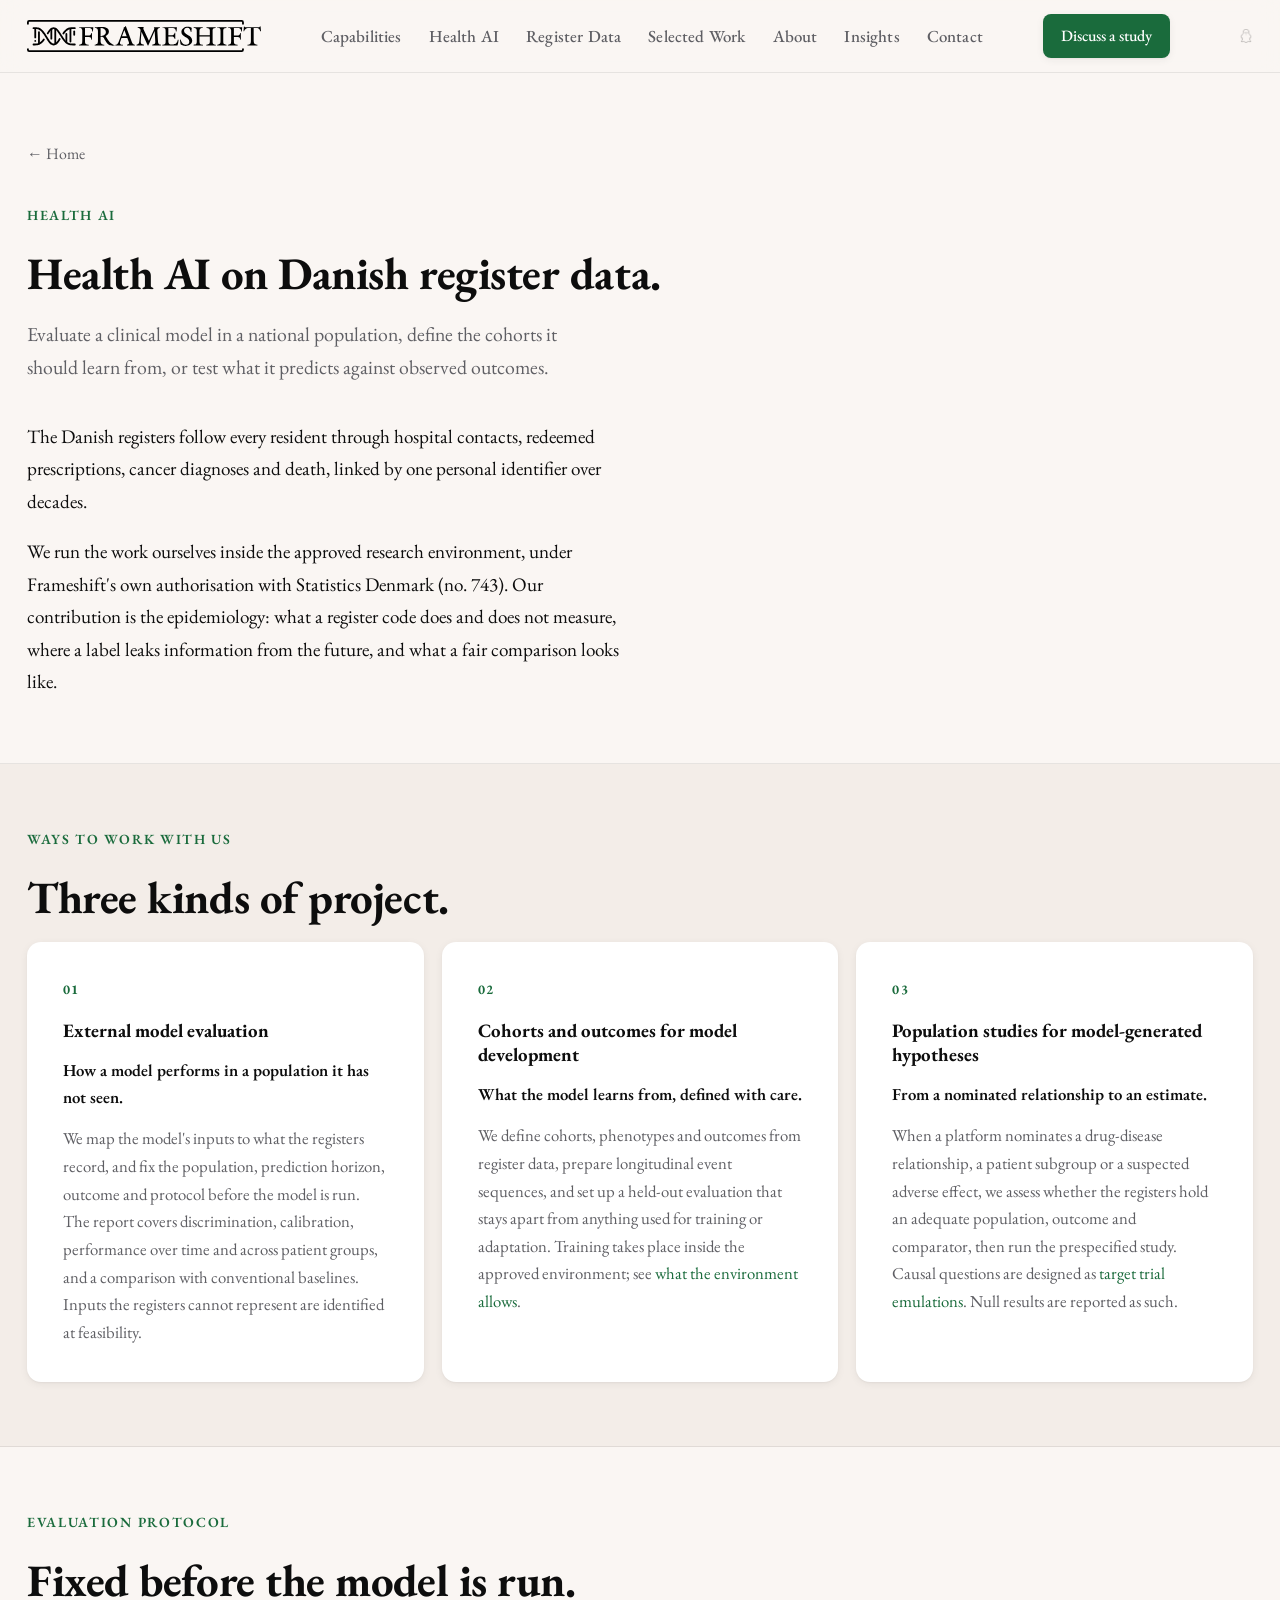
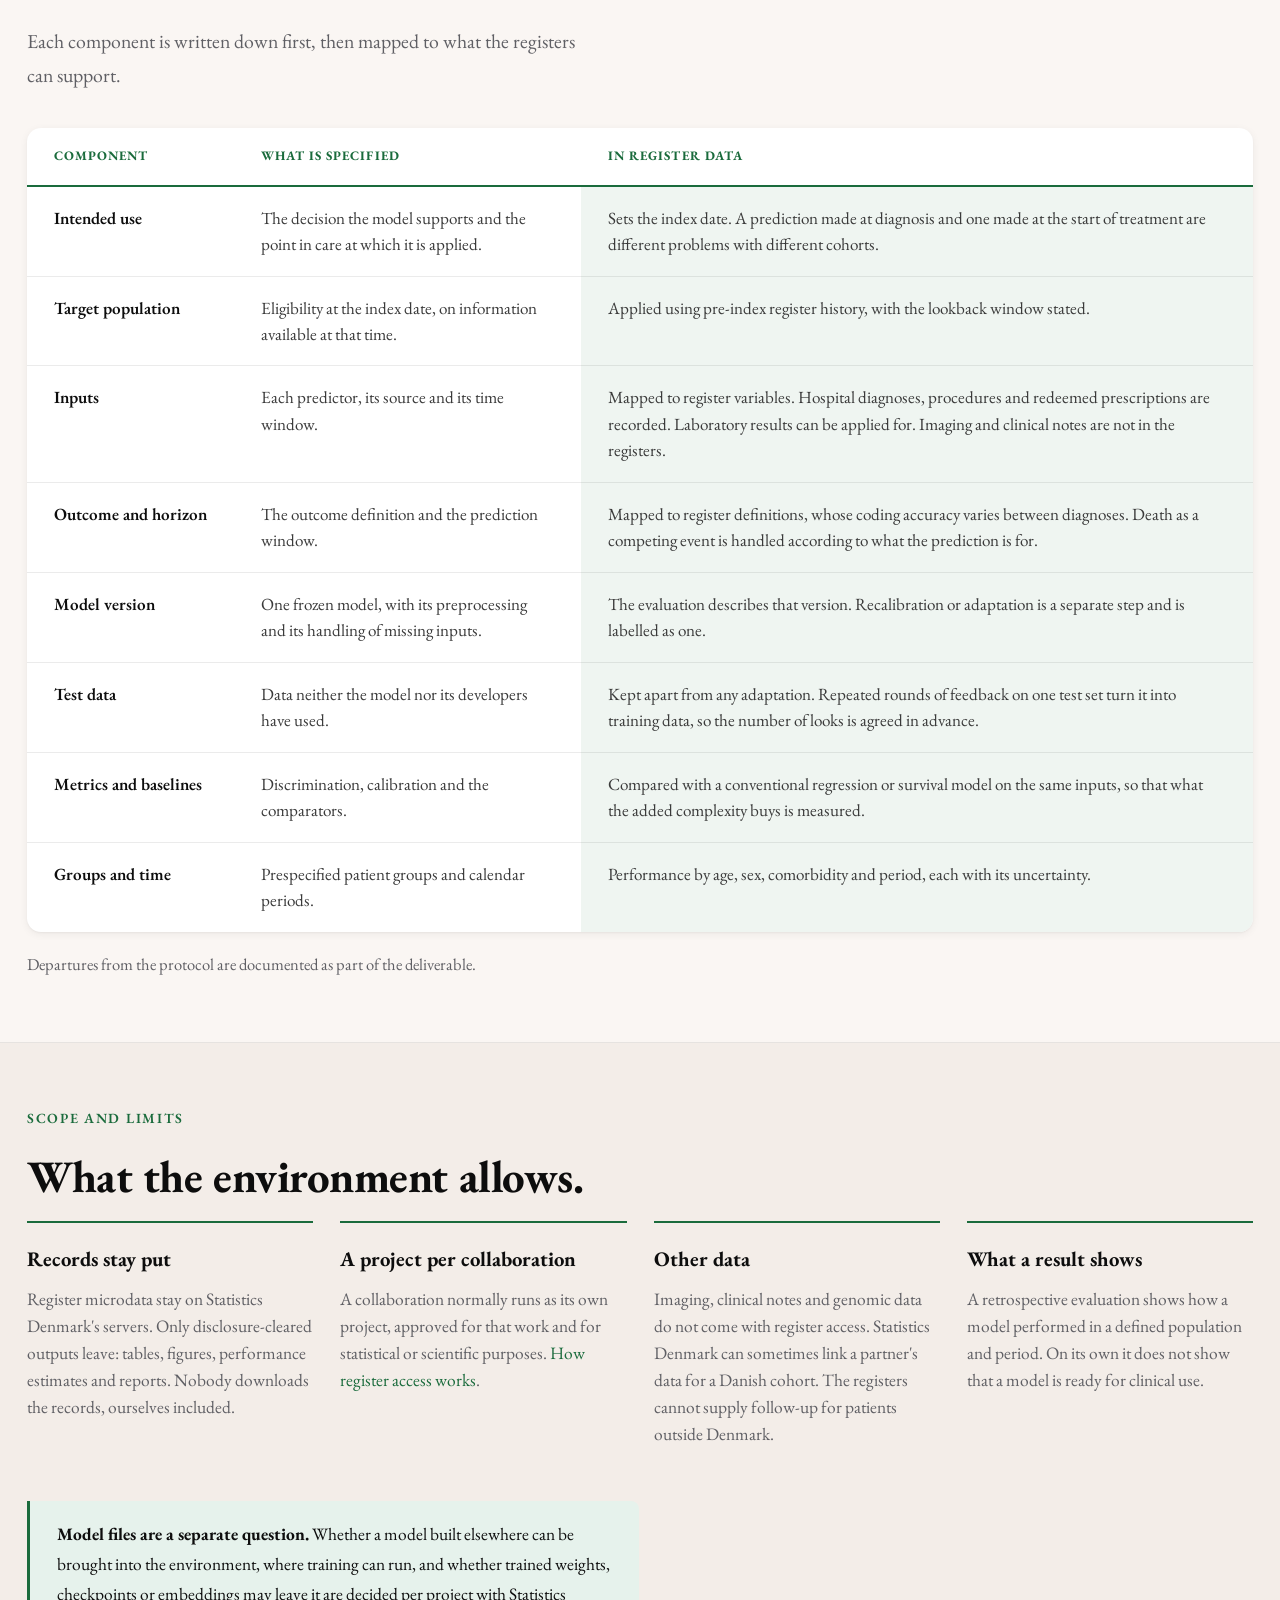
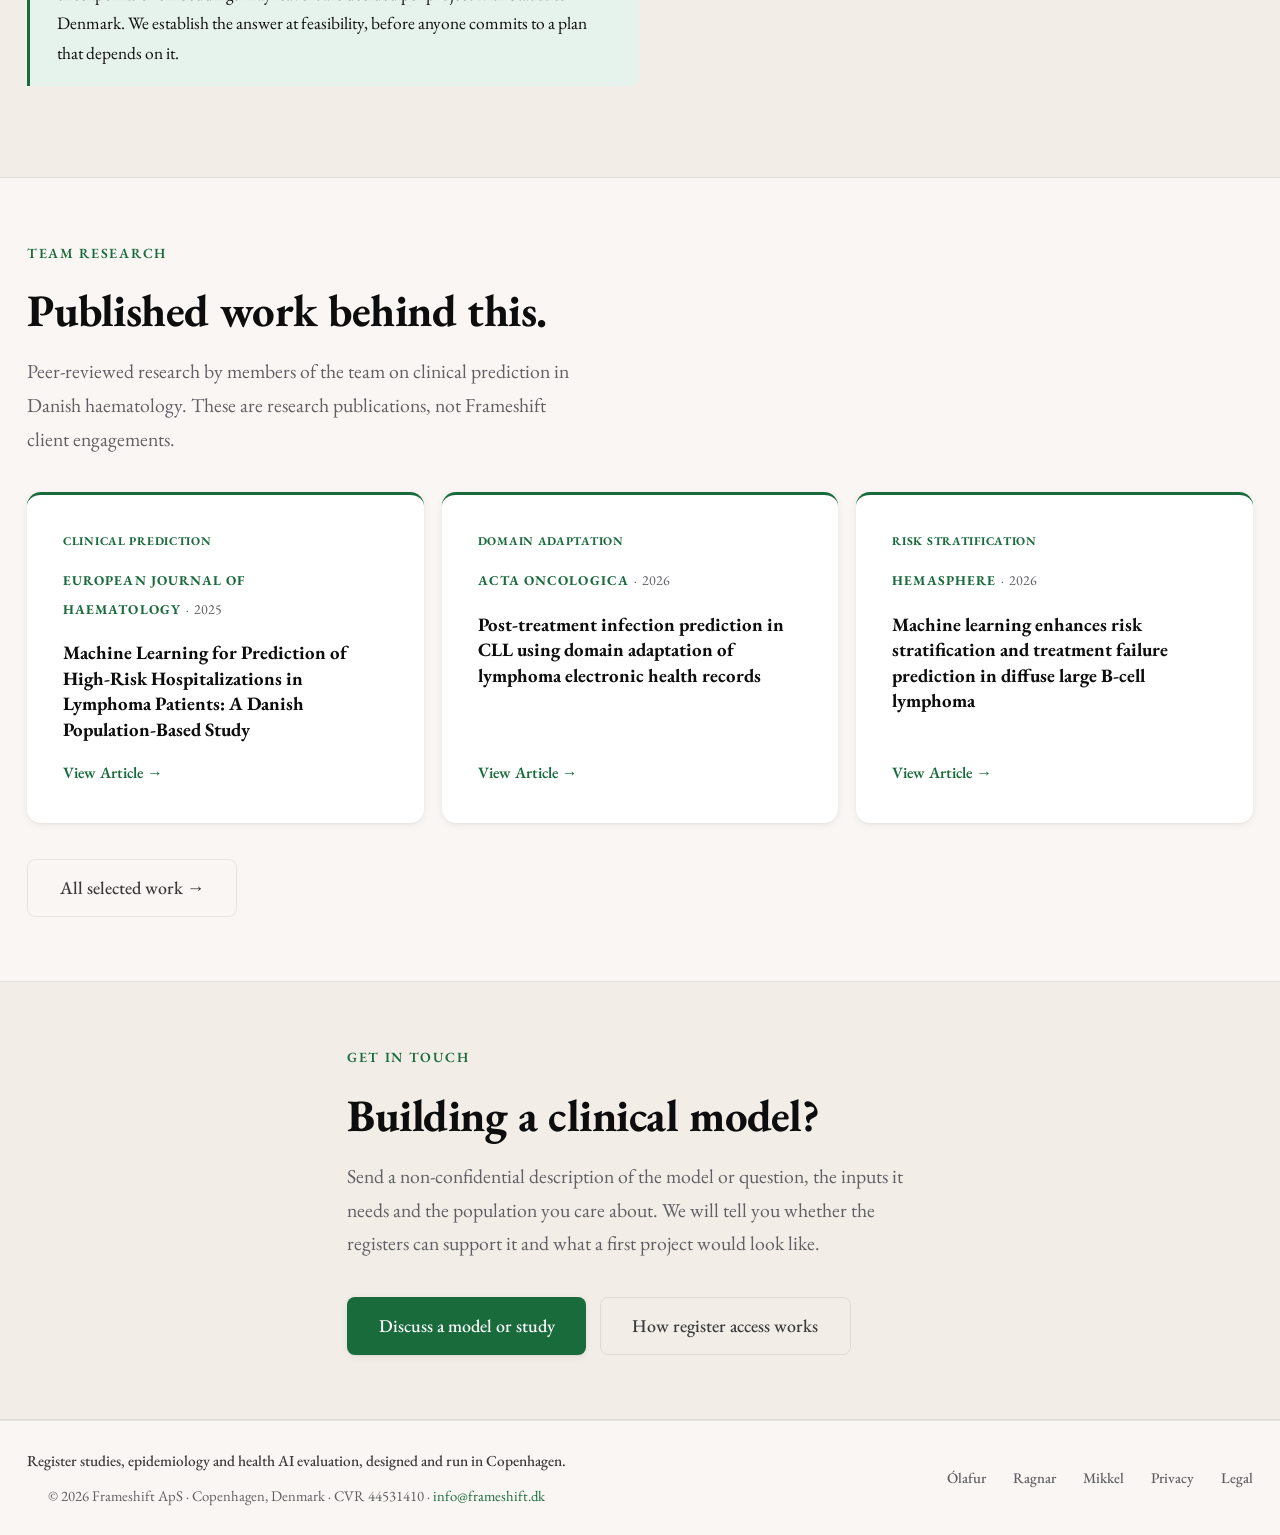
==== commit da8d360b: "Trim dense copy and update team titles Break up the heaviest text blocks on the Health AI, register-" ====
--- a/health-ai/index.html
+++ b/health-ai/index.html
@@ -56,8 +56,8 @@
       <h1 class="section-title">Health AI on Danish register data.</h1>
       <p class="section-lead">Evaluate a clinical model in a national population, define the cohorts it should learn from, or test what it predicts against observed outcomes.</p>
       <div class="tte-intro">
-        <p>Frameshift works with teams building clinical prediction and patient-trajectory models. The Danish registers follow every resident through hospital contacts, redeemed prescriptions, cancer diagnoses and death, linked by one personal identifier over decades. That makes them a demanding place to ask whether a model trained elsewhere still works, and a useful one in which to define the cohorts and outcomes a model should learn from.</p>
-        <p>Our team covers epidemiology, biostatistics and clinical machine learning, and we run the work ourselves inside the approved research environment, under Frameshift's own authorisation with Statistics Denmark (no. 743). Our contribution is the epidemiology: what a register code does and does not measure, where a label leaks information from the future, and what a fair comparison looks like.</p>
+        <p>The Danish registers follow every resident through hospital contacts, redeemed prescriptions, cancer diagnoses and death, linked by one personal identifier over decades.</p>
+        <p>We run the work ourselves inside the approved research environment, under Frameshift's own authorisation with Statistics Denmark (no. 743). Our contribution is the epidemiology: what a register code does and does not measure, where a label leaks information from the future, and what a fair comparison looks like.</p>
       </div>
     </div>
   </section>
@@ -72,19 +72,19 @@
           <span class="service-num">01</span>
           <h3>External model evaluation</h3>
           <p class="service-lead">How a model performs in a population it has not seen.</p>
-          <p>We map the model's inputs to what the registers record, define the target population, prediction horizon and outcome, and fix the evaluation protocol before the model is run. The report covers discrimination, calibration, performance over calendar time and across patient groups, and a comparison with conventional statistical baselines on the same inputs. Inputs the registers cannot represent are identified at feasibility, before the evaluation is scoped.</p>
+          <p>We map the model's inputs to what the registers record, and fix the population, prediction horizon, outcome and protocol before the model is run. The report covers discrimination, calibration, performance over time and across patient groups, and a comparison with conventional baselines. Inputs the registers cannot represent are identified at feasibility.</p>
         </div>
         <div class="service-card" id="development">
           <span class="service-num">02</span>
           <h3>Cohorts and outcomes for model development</h3>
           <p class="service-lead">What the model learns from, defined with care.</p>
-          <p>A trajectory model depends on its event histories and its outcome definitions. We define cohorts, phenotypes and outcomes from register data, prepare longitudinal event sequences, and set up a held-out evaluation that stays apart from anything used for training or adaptation. Training on register data takes place inside the approved environment. The compute route, and what may leave the environment afterwards, are settled for each project (see <a href="#environment">what the environment allows</a>).</p>
+          <p>We define cohorts, phenotypes and outcomes from register data, prepare longitudinal event sequences, and set up a held-out evaluation that stays apart from anything used for training or adaptation. Training takes place inside the approved environment; see <a href="#environment">what the environment allows</a>.</p>
         </div>
         <div class="service-card" id="hypothesis-studies">
           <span class="service-num">03</span>
           <h3>Population studies for model-generated hypotheses</h3>
           <p class="service-lead">From a nominated relationship to an estimate.</p>
-          <p>When a platform nominates a drug-disease relationship, a patient subgroup or a suspected adverse effect, we assess whether the registers hold an adequate population, an observable outcome and a defensible comparator, then run the prespecified study. Causal questions are designed as <a href="../target-trial-emulation/">target trial emulations</a>. Null and inconclusive results are reported as such.</p>
+          <p>When a platform nominates a drug-disease relationship, a patient subgroup or a suspected adverse effect, we assess whether the registers hold an adequate population, outcome and comparator, then run the prespecified study. Causal questions are designed as <a href="../target-trial-emulation/">target trial emulations</a>. Null results are reported as such.</p>
         </div>
       </div>
     </div>
@@ -95,7 +95,7 @@
     <div class="container">
       <p class="eyebrow">Evaluation protocol</p>
       <h2 class="section-title">Fixed before the model is run.</h2>
-      <p class="section-lead">An external evaluation is a study, and it is specified like one. Each component below is written down first and then mapped to what the registers can support.</p>
+      <p class="section-lead">Each component is written down first, then mapped to what the registers can support.</p>
       <div class="spec-table-wrap">
         <table class="spec-table">
           <thead>
@@ -158,13 +158,16 @@
     <div class="container">
       <p class="eyebrow">Scope and limits</p>
       <h2 class="section-title">What the environment allows.</h2>
+      <ul class="principles">
+        <li><h3>Records stay put</h3><p>Register microdata stay on Statistics Denmark's servers. Only disclosure-cleared outputs leave: tables, figures, performance estimates and reports. Nobody downloads the records, ourselves included.</p></li>
+        <li><h3>A project per collaboration</h3><p>A collaboration normally runs as its own project, approved for that work and for statistical or scientific purposes. <a href="../registry-data.html">How register access works</a>.</p></li>
+        <li><h3>Other data</h3><p>Imaging, clinical notes and genomic data do not come with register access. Statistics Denmark can sometimes link a partner's data for a Danish cohort. The registers cannot supply follow-up for patients outside Denmark.</p></li>
+        <li><h3>What a result shows</h3><p>A retrospective evaluation shows how a model performed in a defined population and period. On its own it does not show that a model is ready for clinical use.</p></li>
+      </ul>
       <div class="tte-intro">
-        <p>Register microdata stay on Statistics Denmark's servers. We work through secure remote access, and only disclosure-cleared, non-identifying outputs leave: tables, figures, performance estimates and reports. Nobody downloads the records, ourselves included. The data may be processed only for approved statistical or scientific purposes. A collaboration normally runs as its own project, set up and approved for that work, and each analysis has to fit the scope approved for it. A commissioned evaluation meets that requirement in the same way as any other research. The <a href="../registry-data.html">register data page</a> sets out the rules in full.</p>
         <div class="callout-box">
-          <strong>Model files are a separate question.</strong> Whether a model built elsewhere can be brought into the environment, where training can run, and whether trained weights, checkpoints or embeddings may leave it are decided for the specific project with Statistics Denmark. The rules for statistical outputs do not answer these questions, and we do not assume the answer. We establish it at feasibility, before anyone commits to a plan that depends on it.
-        </div>
-        <p>Clinical notes, images and genomic data do not come with register access. Where a partner holds such data for a Danish cohort, Statistics Denmark can sometimes link them to an approved project, and it assesses each case. The registers cannot supply follow-up for patients outside Denmark.</p>
-        <p>A retrospective evaluation shows how a model performed in a defined population over a defined period. It can support a wider development programme. On its own it does not show that a model is ready for clinical use.</p>
+          <strong>Model files are a separate question.</strong> Whether a model built elsewhere can be brought into the environment, where training can run, and whether trained weights, checkpoints or embeddings may leave it are decided per project with Statistics Denmark. We establish the answer at feasibility, before anyone commits to a plan that depends on it.
+        </div>
       </div>
     </div>
   </section>
@@ -212,7 +215,7 @@
     <div class="container container--narrow">
       <p class="eyebrow">Get in touch</p>
       <h2 class="section-title">Building a clinical model?</h2>
-      <p class="section-lead">Send a non-confidential description of the model or question, the inputs it needs and the population you care about. We will tell you whether the registers can support it, what would have to be settled with Statistics Denmark, and what a first project would look like.</p>
+      <p class="section-lead">Send a non-confidential description of the model or question, the inputs it needs and the population you care about. We will tell you whether the registers can support it and what a first project would look like.</p>
       <div class="hero-actions">
         <a href="../index.html#contact" class="btn btn--primary">Discuss a model or study</a>
         <a href="../registry-data.html" class="btn btn--ghost">How register access works</a>
